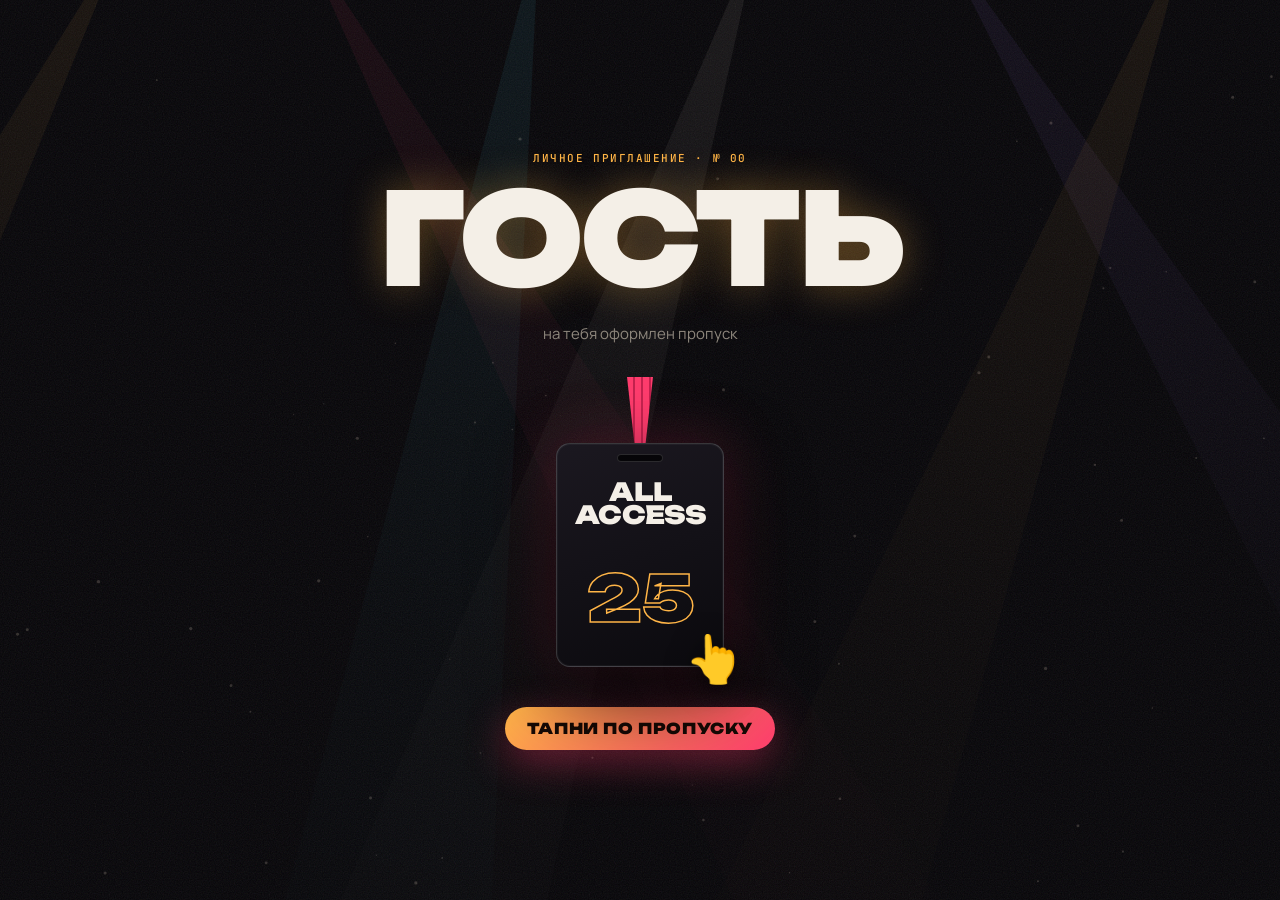
==== index.html @ bd23bab0 "chore: publish invites 2026-11-09 19:13" ====
<!doctype html>
<html lang="ru">
<head>
<meta charset="utf-8">
<meta name="viewport" content="width=device-width,initial-scale=1,viewport-fit=cut">
<title>Даня · 25 · Live — приглашение</title>
<meta name="description" content="ЧТ 12.11 · 18:00 · База практик и отдыха «Лукашино». ALL ACCESS. Открой — там всё.">
<meta property="og:type" content="website">
<meta property="og:site_name" content="Даня 25">
<meta property="og:title" content="Даня · 25 · Live — приглашение">
<meta property="og:description" content="ЧТ 12.11 · 18:00 · База практик и отдыха «Лукашино». ALL ACCESS. Открой — там всё.">
<meta property="og:image" content="https://ogkazakh.github.io/dr-25/og/index.jpg?v=mw9cbodf">
<meta property="og:image:width" content="1200">
<meta property="og:image:height" content="630">
<meta property="og:url" content="https://ogkazakh.github.io/dr-25/">
<meta name="twitter:card" content="summary_large_image">
<meta name="theme-color" content="#060508">
<link rel="preconnect" href="https://fonts.googleapis.com">
<link rel="preconnect" href="https://fonts.gstatic.com" crossorigin>
<link href="https://fonts.googleapis.com/css2?family=Unbounded:wght@400;700;900&family=Manrope:wght@400;600;800&family=JetBrains+Mono:wght@500;700&display=swap" rel="stylesheet">
<link rel="stylesheet" href="assets/app.css?v=mw9cbodf">
</head>
<body class="is-gate">
<canvas id="stage" aria-hidden="true"></canvas>
<div class="grain" aria-hidden="true"></div>
<div class="flash" aria-hidden="true"></div>
<div id="app"></div>
<script>window.INVITE = {"party":{"host":"Даня","age":25,"start":"2026-11-12T18:00:00+05:00","end":"2026-11-13T12:00:00+05:00","tz":"Asia/Yekaterinburg","place":"База практик и отдыха «Лукашино»","address":"","mapUrl":"https://yandex.ru/maps/?text=%D0%91%D0%B0%D0%B7%D0%B0%20%D0%BF%D1%80%D0%B0%D0%BA%D1%82%D0%B8%D0%BA%20%D0%B8%20%D0%BE%D1%82%D0%B4%D1%8B%D1%85%D0%B0%20%D0%9B%D1%83%D0%BA%D0%B0%D1%88%D0%B8%D0%BD%D0%BE%20%D0%A2%D1%8E%D0%BC%D0%B5%D0%BD%D1%8C","telegram":"","dressCode":"Тепло и удобно — ноябрь за городом","baseUrl":"https://ogkazakh.github.io/dr-25/","plan":[["01","Саундчек","Сбор, обнимашки, первый тост"],["02","Основной сет","Еда, бар и музыка от величайших людей Тюмени"],["03","Афтепати","Громко, долго, до последнего стоящего"],["04","Бис","25 лет бывает один раз — отмечаем соответственно"]],"hostPos":"30% 35%","hostGen":"Дани","hostPhoto":true},"guests":[{"slug":"slava","name":"Слава","full":"Слава","title":"Величайший диджей Тюмени","sub":"","pos":"50% 25%","note":"Обычно музыка на тебе. В четверг на тебе только одно — приехать и кайфовать. Пульт подождёт. Но мы не против.","photo":true},{"slug":"natasha","name":"Наташа","full":"Наташа","title":"Величайшая швея Тюмени","sub":"Невеста величайшего диджея Тюмени","pos":"50% 30%","note":"Слава без тебя не приедет — значит, вся вечеринка держится на тебе. Без негатива.","photo":true},{"slug":"valera","name":"Валера","full":"Валера","title":"Призрачный гонщик","sub":"Розовая ракета · 72 регион","pos":"28% 40%","note":"Розовую ракету можно не прогревать — Лукашино ждёт тебя уже сейчас. Огненный череп по желанию.","photo":true},{"slug":"rusik","name":"Русик","full":"Русик","title":"Величайший тренер по боксу","sub":"Раздолбай · друг 21 год","pos":"55% 30%","note":"21 год дружбы. Ты видел меня в 4 — теперь посмотри на 25. Явка обязательна, Раздолбай.","photo":true},{"slug":"liza","name":"Лизка","full":"Лизка","title":"Величайшая волейболистка","sub":"Девушка Русика","pos":"55% 60%","note":"Подача за тобой: забирай Раздолбая и приезжайте. Сетку не обещаю, движ — да.","photo":true},{"slug":"rudakov","name":"Илюха","full":"Илюха","title":"Темщик","sub":"Просто супер пиздатый друг","pos":"50% 35%","note":"У тебя всегда есть тема. Вот тебе тема на четверг — лучше не придумаешь.","photo":true},{"slug":"gelya","name":"Геля","full":"Гелечка","title":"Величайший тренер по художественной гимнастике","sub":"Красный диплом · жена Илюхи Рудакова","pos":"50% 35%","note":"Обещаю растяжку уровня бог: растянем праздник до самого утра.","photo":true},{"slug":"dima","name":"Дима","full":"Дима Силантьев","title":"Величайший звукарь Тюмени","sub":"Освоил больше инструментов, чем существует в мире","pos":"50% 30%","note":"Отдыхай. Если что-то зафонит — все, конечно, посмотрят на тебя. Шучу. Нет.","photo":true},{"slug":"alengoz","name":"Даня","full":"Даня Аленгоз","title":"Величайший художник по свету","sub":"№ 2 — естественно, после меня · Выжил после Яблочного спаса 🍏","pos":"50% 30%","note":"Свет в этот вечер мой. Можешь стоять рядом и придираться — это наше любимое. Яблок на столе не будет — специально ради тебя. Огород тоже не предвидится 🍏","photo":true},{"slug":"zhenya","name":"Женя","full":"Женя","title":"Величайший музыкант Тюмени","sub":"Звукарь № 2 — сразу после Димы Силантьева","pos":"50% 30%","note":"Вы с Димой наконец можете выяснить, кто тут главный. Или просто выпить. Лучше второе.","photo":true},{"slug":"ilya","name":"Илья","full":"Илья","title":"В узких кругах — Магнат","sub":"Почему — не знает никто · Темщик · техник-технолог с высшим","pos":"50% 30%","note":"Магнат, из ресторанов ты ушёл, но главный эксперт по столу всё равно ты. Приезжай — вечер без тебя плохая инвестиция 📈","photo":true}],"guest":null,"no":"00","root":""};</script>
<script src="assets/app.js?v=mw9cbodf"></script>
</body>
</html>
---- assets/app.css ----
:root {
  --bg: #060508;
  --ink: #f4efe7;
  --mute: #8e877d;
  --line: rgba(255, 255, 255, .12);
  --amber: #ffb547;
  --hot: #ff3d6e;
  --cyan: #4fe3ff;
  --violet: #a77bff;
  --display: "Unbounded", "Arial Black", system-ui, sans-serif;
  --body: "Manrope", system-ui, -apple-system, sans-serif;
  --mono: "JetBrains Mono", ui-monospace, Menlo, monospace;
  --pad: clamp(20px, 6vw, 48px);
  --ease: cubic-bezier(.2, .8, .2, 1);
}

* { box-sizing: border-box; margin: 0; padding: 0; }
html { background: var(--bg); -webkit-text-size-adjust: 100%; }
body {
  min-height: 100svh;
  color: var(--ink);
  font: 400 16px/1.5 var(--body);
  background: var(--bg);
  overflow-x: hidden;
  -webkit-font-smoothing: antialiased;
}
body.is-gate { overflow: hidden; height: 100svh; }
button { font: inherit; color: inherit; background: none; border: 0; cursor: pointer; }
a { color: inherit; text-decoration: none; }
.mono { font-family: var(--mono); font-weight: 500; letter-spacing: .14em; text-transform: uppercase; font-size: 11px; }

/* ---------- atmosphere ---------- */
#stage { position: fixed; inset: 0; width: 100%; height: 100%; z-index: 0; pointer-events: none; }
.grain {
  position: fixed; inset: -50%; z-index: 1; pointer-events: none; opacity: .09;
  background-image: url("data:image/svg+xml,%3Csvg xmlns='http://www.w3.org/2000/svg' width='160' height='160'%3E%3Cfilter id='n'%3E%3CfeTurbulence type='fractalNoise' baseFrequency='.85' numOctaves='3' stitchTiles='stitch'/%3E%3C/filter%3E%3Crect width='100%25' height='100%25' filter='url(%23n)'/%3E%3C/svg%3E");
  animation: grain 1s steps(6) infinite;
}
@keyframes grain {
  0% { transform: translate(0, 0); } 20% { transform: translate(-6%, 4%); } 40% { transform: translate(5%, -3%); }
  60% { transform: translate(-3%, -6%); } 80% { transform: translate(6%, 5%); } 100% { transform: translate(0, 0); }
}
.flash { position: fixed; inset: 0; z-index: 50; background: #fff; opacity: 0; pointer-events: none; }
.flash.on { animation: flash .7s ease-out; }
@keyframes flash { 0% { opacity: .95; } 12% { opacity: 0; } 22% { opacity: .55; } 100% { opacity: 0; } }
#app { position: relative; z-index: 2; }

/* ---------- gate ---------- */
.gate {
  position: fixed; inset: 0; z-index: 10;
  display: flex; flex-direction: column; align-items: center; justify-content: center; gap: 14px;
  padding: var(--pad); text-align: center;
  transition: opacity .8s var(--ease), transform .9s var(--ease), filter .8s;
}
.gate.out { opacity: 0; transform: scale(1.12); filter: blur(10px); pointer-events: none; }
.gate-kicker { color: var(--amber); }
.gate-name {
  font: 900 clamp(44px, 15vw, 128px)/.9 var(--display);
  letter-spacing: -.03em; text-transform: uppercase;
  text-shadow: 0 0 40px rgba(255, 181, 71, .35);
  min-height: 1em; word-break: break-word;
}
.gate-sub { color: var(--mute); font-size: 15px; }
.lanyard {
  position: relative; margin-top: 18px; display: flex; flex-direction: column; align-items: center;
  animation: sway 3.2s ease-in-out infinite; transform-origin: 50% 0;
  -webkit-tap-highlight-color: transparent;
}
.strap {
  width: 26px; height: 70px;
  background: repeating-linear-gradient(90deg, var(--hot) 0 6px, #c4234f 6px 8px);
  clip-path: polygon(0 0, 100% 0, 70% 100%, 30% 100%);
}
.badge {
  position: relative; display: grid; place-items: center; gap: 4px;
  width: 168px; height: 224px; margin-top: -4px; padding: 18px;
  border-radius: 14px; overflow: hidden;
  background: linear-gradient(160deg, #1b1820, #0b0a0e);
  border: 1px solid rgba(255, 255, 255, .18);
  box-shadow: 0 30px 80px rgba(0, 0, 0, .7), 0 0 0 1px rgba(255, 255, 255, .04) inset, 0 0 60px rgba(255, 61, 110, .25);
}
.badge::before {
  content: ""; position: absolute; top: 10px; left: 50%; width: 46px; height: 8px; margin-left: -23px;
  border-radius: 8px; background: var(--bg); box-shadow: 0 0 0 1px rgba(255, 255, 255, .15) inset;
}
.badge::after {
  content: ""; position: absolute; inset: 0;
  background: linear-gradient(115deg, transparent 30%, rgba(255, 255, 255, .22) 45%, transparent 60%);
  transform: translateX(-100%); animation: shine 2.6s ease-in-out infinite;
}
.badge b { font: 900 25px/.95 var(--display); letter-spacing: -.03em; }
.badge i { font: 900 64px/1 var(--display); font-style: normal; color: transparent; -webkit-text-stroke: 1.5px var(--amber); }
@keyframes sway { 0%, 100% { transform: rotate(-3deg); } 50% { transform: rotate(3deg); } }
@keyframes shine { 0%, 40% { transform: translateX(-100%); } 80%, 100% { transform: translateX(100%); } }
@keyframes blink { 50% { opacity: .35; } }

/* ---------- show ---------- */
.show { padding: 0 var(--pad) 80px; max-width: 760px; margin: 0 auto; }
.reveal { opacity: 0; transform: translateY(40px); transition: opacity 1s var(--ease), transform 1s var(--ease); }
.reveal.in { opacity: 1; transform: none; }
section { padding: 72px 0 0; }
.label { color: var(--amber); margin-bottom: 18px; display: flex; align-items: center; gap: 12px; }
.label::after { content: ""; flex: 1; height: 1px; background: var(--line); }

.hero { min-height: 100svh; display: flex; flex-direction: column; justify-content: center; padding: 60px 0 40px; }
.hero .kicker { color: var(--mute); }
.age {
  font: 900 clamp(200px, 62vw, 420px)/.8 var(--display); letter-spacing: -.07em;
  margin: 18px 0 10px -.04em;
  background: linear-gradient(180deg, #fff 0%, #ffe2b0 35%, var(--amber) 55%, var(--hot) 100%);
  -webkit-background-clip: text; background-clip: text; color: transparent;
  filter: drop-shadow(0 0 50px rgba(255, 120, 60, .35));
}
.hero-line { font: 700 clamp(22px, 6vw, 34px)/1.2 var(--display); letter-spacing: -.02em; }
.hero-line em { font-style: normal; color: var(--amber); }
.when { margin-top: 22px; display: flex; flex-wrap: wrap; gap: 8px; }
.chip { padding: 8px 12px; border: 1px solid var(--line); border-radius: 999px; background: rgba(255, 255, 255, .03); backdrop-filter: blur(6px); }
.scroll-cue { margin-top: 42px; color: var(--mute); display: flex; align-items: center; gap: 10px; }
.scroll-cue span { width: 1px; height: 36px; background: linear-gradient(var(--amber), transparent); animation: cue 1.8s ease-in-out infinite; transform-origin: top; }
@keyframes cue { 0% { transform: scaleY(0); } 60% { transform: scaleY(1); } 100% { transform: scaleY(1); opacity: 0; } }

/* ---------- pass ---------- */
.pass-wrap { display: flex; justify-content: center; perspective: 1100px; padding-top: 40px; }
.pass {
  --rx: 0deg; --ry: 0deg; --mx: 50%; --my: 50%;
  position: relative; width: min(100%, 380px); border-radius: 22px; overflow: hidden;
  background: linear-gradient(165deg, #1c1922 0%, #0d0c11 60%);
  border: 1px solid rgba(255, 255, 255, .16);
  box-shadow: 0 50px 120px rgba(0, 0, 0, .8), 0 0 80px rgba(255, 61, 110, .18);
  transform: rotateX(var(--rx)) rotateY(var(--ry)); transform-style: preserve-3d;
  transition: transform .25s ease-out;
}
.pass-head { display: flex; justify-content: space-between; padding: 16px 18px; border-bottom: 1px dashed var(--line); color: var(--mute); }
.pass-head b { color: var(--ink); font-weight: 700; }
.pass-photo { position: relative; aspect-ratio: 1; background: #111; overflow: hidden; }
.pass-photo img { width: 100%; height: 100%; object-fit: cover; filter: grayscale(1) contrast(1.18) brightness(.95); display: block; }
.pass-photo::after {
  content: ""; position: absolute; inset: 0;
  background: linear-gradient(180deg, transparent 45%, rgba(13, 12, 17, .95)), linear-gradient(135deg, rgba(255, 61, 110, .28), rgba(255, 181, 71, .18));
}
.monogram { position: absolute; inset: 0; display: grid; place-items: center; font: 900 120px/1 var(--display); color: transparent; -webkit-text-stroke: 2px rgba(255, 181, 71, .7); }
.aaa {
  position: absolute; left: 18px; bottom: 16px; z-index: 2;
  padding: 6px 10px; border-radius: 6px; background: var(--hot); color: #fff;
  font: 900 13px/1 var(--display); letter-spacing: .06em;
}
.pass-no { position: absolute; right: 18px; bottom: 16px; z-index: 2; font: 900 34px/1 var(--display); color: rgba(255, 255, 255, .9); }
.pass-body { padding: 18px 18px 6px; }
.pass-name { font: 900 clamp(30px, 9vw, 40px)/.95 var(--display); letter-spacing: -.03em; text-transform: uppercase; }
.pass-title { margin-top: 10px; font: 700 15px/1.3 var(--display); color: var(--amber); }
.pass-sub { margin-top: 6px; color: var(--mute); font-size: 14px; }
.pass-grid { display: grid; grid-template-columns: 1fr 1fr; gap: 1px; margin: 16px -18px 0; background: var(--line); border-top: 1px solid var(--line); }
.pass-grid div { background: #0e0d12; padding: 12px 18px; }
.pass-grid small { display: block; color: var(--mute); font: 500 9px/1 var(--mono); letter-spacing: .16em; text-transform: uppercase; margin-bottom: 6px; }
.pass-grid span { font: 700 13px/1.25 var(--body); }
.pass-grid .wide { grid-column: 1 / -1; }
.pass-foot { display: flex; align-items: center; justify-content: space-between; gap: 14px; padding: 14px 18px 16px; border-top: 1px dashed var(--line); }
.barcode { height: 34px; flex: 1; }
.pass-foot .mono { color: var(--mute); font-size: 9px; text-align: right; }
.holo {
  position: absolute; inset: 0; pointer-events: none; mix-blend-mode: color-dodge; opacity: .45;
  background:
    radial-gradient(circle at var(--mx) var(--my), rgba(255, 255, 255, .35), transparent 40%),
    linear-gradient(115deg, transparent 20%, rgba(79, 227, 255, .25) 35%, rgba(167, 123, 255, .25) 45%, rgba(255, 61, 110, .25) 55%, rgba(255, 181, 71, .25) 65%, transparent 80%);
  background-size: 100% 100%, 250% 250%;
  background-position: 0 0, var(--mx) var(--my);
}

/* ---------- note ---------- */
.note { position: relative; padding: 26px 24px 24px; border-radius: 18px; background: rgba(255, 255, 255, .035); border: 1px solid var(--line); }
.note p { font: 700 clamp(20px, 5.4vw, 27px)/1.3 var(--display); letter-spacing: -.015em; }
.note .sign { margin-top: 16px; color: var(--mute); }

/* ---------- countdown ---------- */
.count { display: grid; grid-template-columns: repeat(4, 1fr); gap: 8px; }
.count div { padding: 16px 4px 12px; text-align: center; border-radius: 14px; background: rgba(255, 255, 255, .035); border: 1px solid var(--line); }
.count b { display: block; font: 900 clamp(30px, 9vw, 52px)/1 var(--display); font-variant-numeric: tabular-nums; }
.count small { color: var(--mute); }
.count-msg { font: 900 clamp(26px, 7vw, 40px)/1.1 var(--display); color: var(--amber); }

/* ---------- setlist ---------- */
.setlist { list-style: none; }
.setlist li { display: grid; grid-template-columns: 52px 1fr; gap: 6px 10px; padding: 16px 0; border-bottom: 1px solid var(--line); }
.setlist li > span { color: var(--hot); font: 700 13px/1.6 var(--mono); }
.setlist b { font: 700 19px/1.25 var(--display); }
.setlist p { grid-column: 2; color: var(--mute); }

/* ---------- lineup ---------- */
.lineup-head { font: 900 clamp(26px, 7vw, 40px)/1 var(--display); letter-spacing: -.03em; margin-bottom: 6px; }
.lineup-head em { font-style: normal; color: var(--amber); }
.lineup-sub { color: var(--mute); margin-bottom: 22px; }
.lineup { list-style: none; display: grid; gap: 10px; }
.act { display: grid; grid-template-columns: 56px 1fr; align-items: center; gap: 14px; padding: 10px; border-radius: 16px; border: 1px solid transparent; background: rgba(255, 255, 255, .025); }
.act.me { border-color: rgba(255, 181, 71, .6); background: rgba(255, 181, 71, .08); box-shadow: 0 0 40px rgba(255, 181, 71, .12); }
.act-pic { width: 56px; height: 56px; border-radius: 12px; overflow: hidden; background: #16141b; display: grid; place-items: center; font: 900 20px/1 var(--display); color: var(--amber); }
.act-pic img { width: 100%; height: 100%; object-fit: cover; filter: grayscale(1) contrast(1.15); }
.act b { display: block; font: 900 17px/1.15 var(--display); text-transform: uppercase; letter-spacing: -.01em; }
.act small { display: block; color: var(--mute); font-size: 13px; line-height: 1.3; margin-top: 3px; }
.act .you { color: var(--amber); font: 700 10px/1 var(--mono); letter-spacing: .14em; margin-left: 6px; vertical-align: middle; }
.headliner { padding: 22px 18px; border-radius: 18px; margin-bottom: 6px; text-align: center; background: linear-gradient(135deg, rgba(255, 61, 110, .18), rgba(255, 181, 71, .12)); border: 1px solid rgba(255, 255, 255, .14); }
.headliner small { color: var(--mute); }
.headliner b { display: block; font: 900 clamp(34px, 10vw, 56px)/1 var(--display); letter-spacing: -.03em; margin-top: 6px; }
.headliner span { display: block; margin-top: 8px; color: var(--amber); font: 700 14px/1.3 var(--display); }
.headliner.has-photo { position: relative; overflow: hidden; padding: 0; aspect-ratio: 4 / 5; display: flex; align-items: flex-end; text-align: left; }
.headliner.has-photo img { position: absolute; inset: 0; width: 100%; height: 100%; object-fit: cover; filter: grayscale(1) contrast(1.2) brightness(.9); }
.headliner.has-photo::after { content: ""; position: absolute; inset: 0; background: linear-gradient(180deg, rgba(6,5,8,0) 35%, rgba(6,5,8,.95)), linear-gradient(135deg, rgba(255,61,110,.35), rgba(255,181,71,.2)); }
.headliner-text { position: relative; z-index: 1; padding: 22px 20px; }
.has-photo .headliner-text b { font-size: clamp(48px, 15vw, 84px); }

/* ---------- actions ---------- */
.actions { display: grid; gap: 10px; }
.btn {
  display: flex; align-items: center; justify-content: center; gap: 10px;
  min-height: 60px; padding: 16px 20px; border-radius: 16px;
  font: 900 16px/1 var(--display); letter-spacing: .01em; text-transform: uppercase;
  border: 1px solid var(--line); background: rgba(255, 255, 255, .04);
  transition: transform .15s ease, background .2s;
}
.btn:active { transform: scale(.97); }
.btn.primary { border: 0; color: #160a05; background: linear-gradient(135deg, var(--amber), var(--hot)); box-shadow: 0 16px 50px rgba(255, 61, 110, .35); }
.btn-row { display: grid; grid-template-columns: 1fr 1fr; gap: 10px; }
.toast {
  position: fixed; left: 50%; bottom: calc(24px + env(safe-area-inset-bottom)); z-index: 60;
  transform: translate(-50%, 40px); opacity: 0; width: min(92vw, 420px);
  padding: 16px 18px; border-radius: 16px; text-align: center;
  background: #17151c; border: 1px solid rgba(255, 181, 71, .5); box-shadow: 0 20px 60px rgba(0, 0, 0, .6);
  font: 700 15px/1.35 var(--body); transition: transform .4s var(--ease), opacity .4s;
}
.toast.on { opacity: 1; transform: translate(-50%, 0); }

.foot { padding-top: 80px; text-align: center; color: var(--mute); }
.foot b { display: block; font: 900 clamp(40px, 12vw, 72px)/1 var(--display); letter-spacing: -.04em; color: var(--ink); margin-bottom: 10px; }

@media (prefers-reduced-motion: reduce) {
  *, *::before, *::after { animation-duration: .01ms !important; animation-iteration-count: 1 !important; transition-duration: .01ms !important; }
}

/* ---------- tweaks ---------- */
.lineup-head { margin-top: 30px; }
.btn-row .btn { font-size: 13px; white-space: nowrap; padding: 16px 10px; }

/* ---------- tap hint on the gate ---------- */
.badge-wrap { position: relative; display: block; }
.tap-ring {
  position: absolute; left: 50%; top: 50%; width: 168px; height: 224px; margin: -112px 0 0 -84px;
  border-radius: 18px; border: 2px solid var(--amber); opacity: 0; pointer-events: none;
  animation: ring 2s ease-out infinite;
}
.tap-ring.r2 { animation-delay: 1s; }
@keyframes ring { 0% { transform: scale(1); opacity: .8; } 100% { transform: scale(1.45); opacity: 0; } }
.tap-finger {
  position: absolute; right: -18px; bottom: -14px; font-size: 46px; line-height: 1;
  filter: drop-shadow(0 6px 14px rgba(0, 0, 0, .6));
  animation: tap 1.4s ease-in-out infinite;
}
@keyframes tap { 0%, 100% { transform: translate(0, 0) scale(1); } 45% { transform: translate(-10px, -12px) scale(1.08); } 55% { transform: translate(-8px, -8px) scale(.92); } }
.gate-hint {
  margin-top: 26px; padding: 14px 22px; border-radius: 999px;
  font: 900 15px/1 var(--display); letter-spacing: .04em; text-transform: uppercase;
  color: #160a05; background: linear-gradient(135deg, var(--amber), var(--hot));
  box-shadow: 0 12px 40px rgba(255, 61, 110, .4);
  animation: hint 1.6s ease-in-out infinite;
}
@keyframes hint { 0%, 100% { transform: scale(1); } 50% { transform: scale(1.06); } }
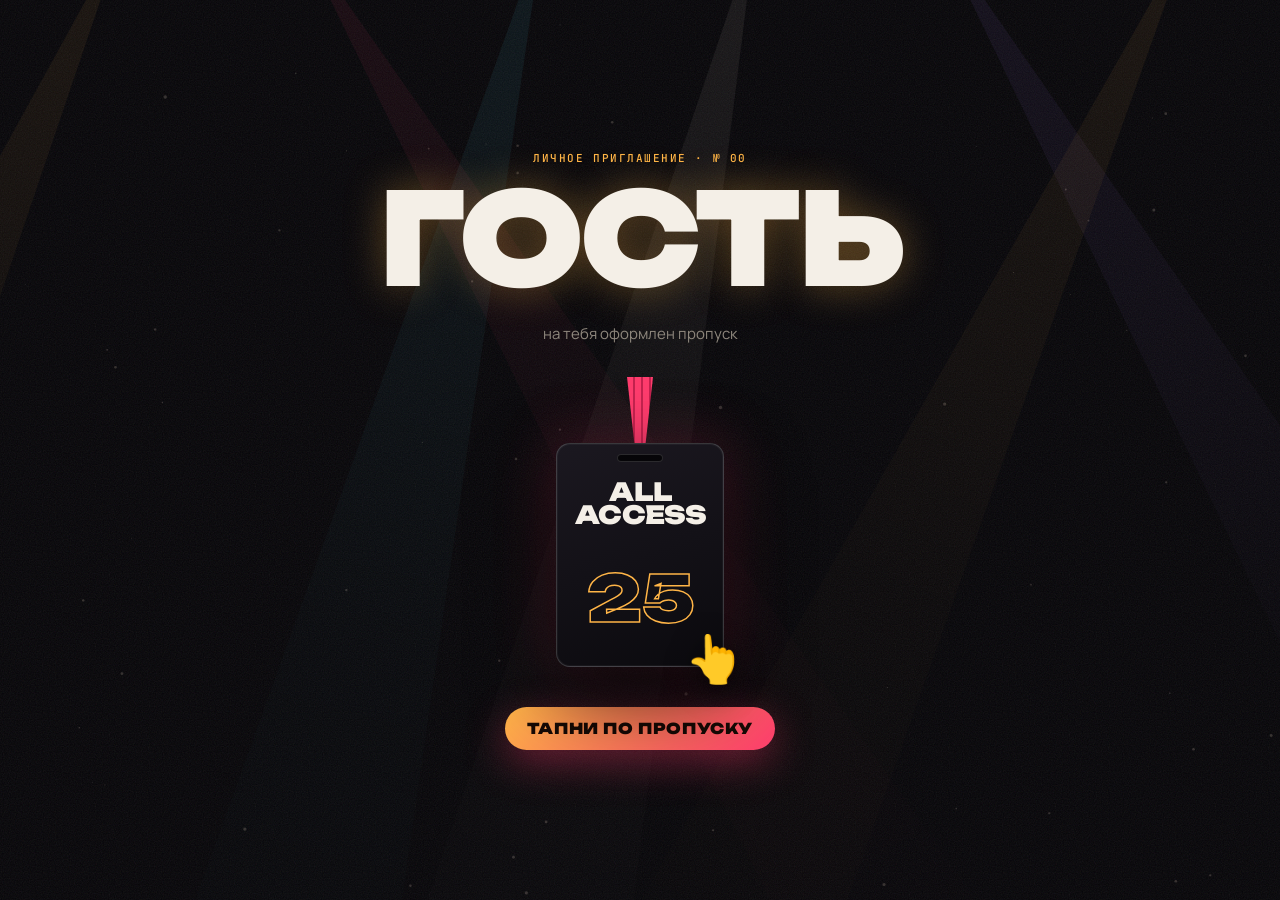
==== commit 00f4d5d4: "chore: publish invites 2026-11-09 19:16" ====
--- a/index.html
+++ b/index.html
@@ -9,7 +9,7 @@
 <meta property="og:site_name" content="Даня 25">
 <meta property="og:title" content="Даня · 25 · Live — приглашение">
 <meta property="og:description" content="ЧТ 12.11 · 18:00 · База практик и отдыха «Лукашино». ALL ACCESS. Открой — там всё.">
-<meta property="og:image" content="https://ogkazakh.github.io/dr-25/og/index.jpg?v=mw9cbodf">
+<meta property="og:image" content="https://ogkazakh.github.io/dr-25/og/index.jpg?v=mw9cglm4">
 <meta property="og:image:width" content="1200">
 <meta property="og:image:height" content="630">
 <meta property="og:url" content="https://ogkazakh.github.io/dr-25/">
@@ -18,14 +18,14 @@
 <link rel="preconnect" href="https://fonts.googleapis.com">
 <link rel="preconnect" href="https://fonts.gstatic.com" crossorigin>
 <link href="https://fonts.googleapis.com/css2?family=Unbounded:wght@400;700;900&family=Manrope:wght@400;600;800&family=JetBrains+Mono:wght@500;700&display=swap" rel="stylesheet">
-<link rel="stylesheet" href="assets/app.css?v=mw9cbodf">
+<link rel="stylesheet" href="assets/app.css?v=mw9cglm4">
 </head>
 <body class="is-gate">
 <canvas id="stage" aria-hidden="true"></canvas>
 <div class="grain" aria-hidden="true"></div>
 <div class="flash" aria-hidden="true"></div>
 <div id="app"></div>
-<script>window.INVITE = {"party":{"host":"Даня","age":25,"start":"2026-11-12T18:00:00+05:00","end":"2026-11-13T12:00:00+05:00","tz":"Asia/Yekaterinburg","place":"База практик и отдыха «Лукашино»","address":"","mapUrl":"https://yandex.ru/maps/?text=%D0%91%D0%B0%D0%B7%D0%B0%20%D0%BF%D1%80%D0%B0%D0%BA%D1%82%D0%B8%D0%BA%20%D0%B8%20%D0%BE%D1%82%D0%B4%D1%8B%D1%85%D0%B0%20%D0%9B%D1%83%D0%BA%D0%B0%D1%88%D0%B8%D0%BD%D0%BE%20%D0%A2%D1%8E%D0%BC%D0%B5%D0%BD%D1%8C","telegram":"","dressCode":"Тепло и удобно — ноябрь за городом","baseUrl":"https://ogkazakh.github.io/dr-25/","plan":[["01","Саундчек","Сбор, обнимашки, первый тост"],["02","Основной сет","Еда, бар и музыка от величайших людей Тюмени"],["03","Афтепати","Громко, долго, до последнего стоящего"],["04","Бис","25 лет бывает один раз — отмечаем соответственно"]],"hostPos":"30% 35%","hostGen":"Дани","hostPhoto":true},"guests":[{"slug":"slava","name":"Слава","full":"Слава","title":"Величайший диджей Тюмени","sub":"","pos":"50% 25%","note":"Обычно музыка на тебе. В четверг на тебе только одно — приехать и кайфовать. Пульт подождёт. Но мы не против.","photo":true},{"slug":"natasha","name":"Наташа","full":"Наташа","title":"Величайшая швея Тюмени","sub":"Невеста величайшего диджея Тюмени","pos":"50% 30%","note":"Слава без тебя не приедет — значит, вся вечеринка держится на тебе. Без негатива.","photo":true},{"slug":"valera","name":"Валера","full":"Валера","title":"Призрачный гонщик","sub":"Розовая ракета · 72 регион","pos":"28% 40%","note":"Розовую ракету можно не прогревать — Лукашино ждёт тебя уже сейчас. Огненный череп по желанию.","photo":true},{"slug":"rusik","name":"Русик","full":"Русик","title":"Величайший тренер по боксу","sub":"Раздолбай · друг 21 год","pos":"55% 30%","note":"21 год дружбы. Ты видел меня в 4 — теперь посмотри на 25. Явка обязательна, Раздолбай.","photo":true},{"slug":"liza","name":"Лизка","full":"Лизка","title":"Величайшая волейболистка","sub":"Девушка Русика","pos":"55% 60%","note":"Подача за тобой: забирай Раздолбая и приезжайте. Сетку не обещаю, движ — да.","photo":true},{"slug":"rudakov","name":"Илюха","full":"Илюха","title":"Темщик","sub":"Просто супер пиздатый друг","pos":"50% 35%","note":"У тебя всегда есть тема. Вот тебе тема на четверг — лучше не придумаешь.","photo":true},{"slug":"gelya","name":"Геля","full":"Гелечка","title":"Величайший тренер по художественной гимнастике","sub":"Красный диплом · жена Илюхи Рудакова","pos":"50% 35%","note":"Обещаю растяжку уровня бог: растянем праздник до самого утра.","photo":true},{"slug":"dima","name":"Дима","full":"Дима Силантьев","title":"Величайший звукарь Тюмени","sub":"Освоил больше инструментов, чем существует в мире","pos":"50% 30%","note":"Отдыхай. Если что-то зафонит — все, конечно, посмотрят на тебя. Шучу. Нет.","photo":true},{"slug":"alengoz","name":"Даня","full":"Даня Аленгоз","title":"Величайший художник по свету","sub":"№ 2 — естественно, после меня · Выжил после Яблочного спаса 🍏","pos":"50% 30%","note":"Свет в этот вечер мой. Можешь стоять рядом и придираться — это наше любимое. Яблок на столе не будет — специально ради тебя. Огород тоже не предвидится 🍏","photo":true},{"slug":"zhenya","name":"Женя","full":"Женя","title":"Величайший музыкант Тюмени","sub":"Звукарь № 2 — сразу после Димы Силантьева","pos":"50% 30%","note":"Вы с Димой наконец можете выяснить, кто тут главный. Или просто выпить. Лучше второе.","photo":true},{"slug":"ilya","name":"Илья","full":"Илья","title":"В узких кругах — Магнат","sub":"Почему — не знает никто · Темщик · техник-технолог с высшим","pos":"50% 30%","note":"Магнат, из ресторанов ты ушёл, но главный эксперт по столу всё равно ты. Приезжай — вечер без тебя плохая инвестиция 📈","photo":true}],"guest":null,"no":"00","root":""};</script>
-<script src="assets/app.js?v=mw9cbodf"></script>
+<script>window.INVITE = {"party":{"host":"Даня","age":25,"start":"2026-11-12T18:00:00+05:00","end":"2026-11-13T12:00:00+05:00","tz":"Asia/Yekaterinburg","place":"База практик и отдыха «Лукашино»","address":"","mapUrl":"https://yandex.ru/maps/?text=%D0%91%D0%B0%D0%B7%D0%B0%20%D0%BF%D1%80%D0%B0%D0%BA%D1%82%D0%B8%D0%BA%20%D0%B8%20%D0%BE%D1%82%D0%B4%D1%8B%D1%85%D0%B0%20%D0%9B%D1%83%D0%BA%D0%B0%D1%88%D0%B8%D0%BD%D0%BE%20%D0%A2%D1%8E%D0%BC%D0%B5%D0%BD%D1%8C","telegram":"","dressCode":"Тепло и удобно — ноябрь за городом","baseUrl":"https://ogkazakh.github.io/dr-25/","plan":[["01","Саундчек","Сбор, обнимашки, первый тост"],["02","Основной сет","Еда, бар и музыка от величайших людей Тюмени"],["03","Афтепати","Громко, долго, до последнего стоящего"],["04","Бис","25 лет бывает один раз — отмечаем соответственно"]],"hostPos":"30% 35%","hostGen":"Дани","hostPhoto":true},"guests":[{"slug":"slava","name":"Слава","full":"Слава","title":"Величайший диджей Тюмени","sub":"","pos":"50% 25%","note":"Обычно музыка на тебе. В четверг на тебе только одно — приехать и кайфовать. Пульт подождёт. Но мы не против.","photo":true},{"slug":"natasha","name":"Наташа","full":"Наташа","title":"Величайшая швея Тюмени","sub":"Невеста величайшего диджея Тюмени","pos":"50% 30%","note":"Слава без тебя не приедет — значит, вся вечеринка держится на тебе. Без негатива.","photo":true},{"slug":"valera","name":"Валера","full":"Валера","title":"Призрачный гонщик","sub":"Розовая ракета · 72 регион","pos":"28% 40%","note":"Розовую ракету можно не прогревать — Лукашино ждёт тебя уже сейчас. Огненный череп по желанию.","photo":true},{"slug":"rusik","name":"Русик","full":"Русик","title":"Величайший тренер по боксу","sub":"Раздолбай · друг 21 год","pos":"55% 30%","note":"21 год дружбы. Ты видел меня в 4 — теперь посмотри на 25. Явка обязательна, Раздолбай.","photo":true},{"slug":"liza","name":"Лизка","full":"Лизка","title":"Величайшая волейболистка","sub":"Девушка Русика","pos":"55% 60%","note":"Подача за тобой: забирай Раздолбая и приезжайте. Сетку не обещаю, движ — да.","photo":true},{"slug":"rudakov","name":"Илюха","full":"Илюха","title":"Темщик","sub":"Просто супер пиздатый друг","pos":"50% 35%","note":"У тебя всегда есть тема. Вот тебе тема на четверг — лучше не придумаешь.","photo":true},{"slug":"gelya","name":"Геля","full":"Гелечка","title":"Величайший тренер по художественной гимнастике","sub":"Красный диплом · жена Илюхи Рудакова","pos":"50% 35%","note":"Обещаю растяжку уровня бог: растянем праздник до самого утра.","photo":true},{"slug":"dima","name":"Дима","full":"Дима Силантьев","title":"Величайший звукарь Тюмени","sub":"Освоил больше инструментов, чем существует в мире","pos":"50% 30%","note":"Отдыхай. Если что-то зафонит — все, конечно, посмотрят на тебя. Шучу. Нет.","photo":true},{"slug":"alengoz","name":"Даня","full":"Даня Аленгоз","title":"Величайший художник по свету","sub":"№ 2 — естественно, после меня · Выжил после Яблочного спаса 🍏","pos":"50% 30%","note":"В четверг никто из нас не работает со светом — только отдыхаем. Придираться к лампочкам на базе всё равно можно, это наше любимое. Яблок на столе не будет — специально ради тебя. Огород тоже не предвидится 🍏","photo":true},{"slug":"zhenya","name":"Женя","full":"Женя","title":"Величайший музыкант Тюмени","sub":"Звукарь № 2 — сразу после Димы Силантьева","pos":"50% 30%","note":"Вы с Димой наконец можете выяснить, кто тут главный. Или просто выпить. Лучше второе.","photo":true},{"slug":"ilya","name":"Илья","full":"Илья","title":"В узких кругах — Магнат","sub":"Почему — не знает никто · Темщик · техник-технолог с высшим","pos":"50% 30%","note":"Магнат, из ресторанов ты ушёл, но главный эксперт по столу всё равно ты. Приезжай — вечер без тебя плохая инвестиция 📈","photo":true}],"guest":null,"no":"00","root":""};</script>
+<script src="assets/app.js?v=mw9cglm4"></script>
 </body>
 </html>
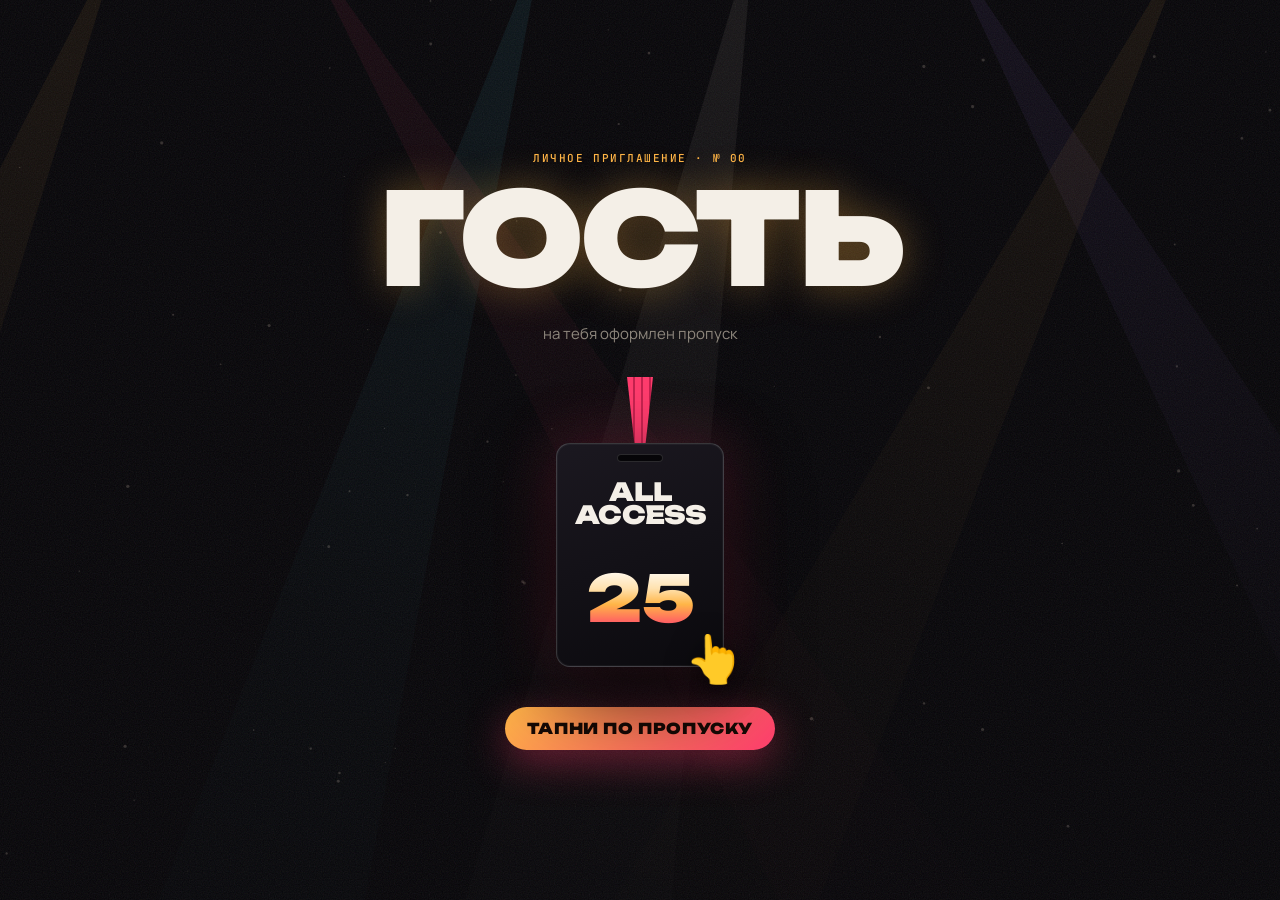
==== commit dff012a2: "chore: publish invites 2026-11-09 19:23" ====
--- a/index.html
+++ b/index.html
@@ -9,7 +9,7 @@
 <meta property="og:site_name" content="Даня 25">
 <meta property="og:title" content="Даня · 25 · Live — приглашение">
 <meta property="og:description" content="ЧТ 12.11 · 18:00 · База практик и отдыха «Лукашино». ALL ACCESS. Открой — там всё.">
-<meta property="og:image" content="https://ogkazakh.github.io/dr-25/og/index.jpg?v=mw9cglm4">
+<meta property="og:image" content="https://ogkazakh.github.io/dr-25/og/index.jpg?v=mw9cpei7">
 <meta property="og:image:width" content="1200">
 <meta property="og:image:height" content="630">
 <meta property="og:url" content="https://ogkazakh.github.io/dr-25/">
@@ -18,14 +18,14 @@
 <link rel="preconnect" href="https://fonts.googleapis.com">
 <link rel="preconnect" href="https://fonts.gstatic.com" crossorigin>
 <link href="https://fonts.googleapis.com/css2?family=Unbounded:wght@400;700;900&family=Manrope:wght@400;600;800&family=JetBrains+Mono:wght@500;700&display=swap" rel="stylesheet">
-<link rel="stylesheet" href="assets/app.css?v=mw9cglm4">
+<link rel="stylesheet" href="assets/app.css?v=mw9cpei7">
 </head>
 <body class="is-gate">
 <canvas id="stage" aria-hidden="true"></canvas>
 <div class="grain" aria-hidden="true"></div>
 <div class="flash" aria-hidden="true"></div>
 <div id="app"></div>
-<script>window.INVITE = {"party":{"host":"Даня","age":25,"start":"2026-11-12T18:00:00+05:00","end":"2026-11-13T12:00:00+05:00","tz":"Asia/Yekaterinburg","place":"База практик и отдыха «Лукашино»","address":"","mapUrl":"https://yandex.ru/maps/?text=%D0%91%D0%B0%D0%B7%D0%B0%20%D0%BF%D1%80%D0%B0%D0%BA%D1%82%D0%B8%D0%BA%20%D0%B8%20%D0%BE%D1%82%D0%B4%D1%8B%D1%85%D0%B0%20%D0%9B%D1%83%D0%BA%D0%B0%D1%88%D0%B8%D0%BD%D0%BE%20%D0%A2%D1%8E%D0%BC%D0%B5%D0%BD%D1%8C","telegram":"","dressCode":"Тепло и удобно — ноябрь за городом","baseUrl":"https://ogkazakh.github.io/dr-25/","plan":[["01","Саундчек","Сбор, обнимашки, первый тост"],["02","Основной сет","Еда, бар и музыка от величайших людей Тюмени"],["03","Афтепати","Громко, долго, до последнего стоящего"],["04","Бис","25 лет бывает один раз — отмечаем соответственно"]],"hostPos":"30% 35%","hostGen":"Дани","hostPhoto":true},"guests":[{"slug":"slava","name":"Слава","full":"Слава","title":"Величайший диджей Тюмени","sub":"","pos":"50% 25%","note":"Обычно музыка на тебе. В четверг на тебе только одно — приехать и кайфовать. Пульт подождёт. Но мы не против.","photo":true},{"slug":"natasha","name":"Наташа","full":"Наташа","title":"Величайшая швея Тюмени","sub":"Невеста величайшего диджея Тюмени","pos":"50% 30%","note":"Слава без тебя не приедет — значит, вся вечеринка держится на тебе. Без негатива.","photo":true},{"slug":"valera","name":"Валера","full":"Валера","title":"Призрачный гонщик","sub":"Розовая ракета · 72 регион","pos":"28% 40%","note":"Розовую ракету можно не прогревать — Лукашино ждёт тебя уже сейчас. Огненный череп по желанию.","photo":true},{"slug":"rusik","name":"Русик","full":"Русик","title":"Величайший тренер по боксу","sub":"Раздолбай · друг 21 год","pos":"55% 30%","note":"21 год дружбы. Ты видел меня в 4 — теперь посмотри на 25. Явка обязательна, Раздолбай.","photo":true},{"slug":"liza","name":"Лизка","full":"Лизка","title":"Величайшая волейболистка","sub":"Девушка Русика","pos":"55% 60%","note":"Подача за тобой: забирай Раздолбая и приезжайте. Сетку не обещаю, движ — да.","photo":true},{"slug":"rudakov","name":"Илюха","full":"Илюха","title":"Темщик","sub":"Просто супер пиздатый друг","pos":"50% 35%","note":"У тебя всегда есть тема. Вот тебе тема на четверг — лучше не придумаешь.","photo":true},{"slug":"gelya","name":"Геля","full":"Гелечка","title":"Величайший тренер по художественной гимнастике","sub":"Красный диплом · жена Илюхи Рудакова","pos":"50% 35%","note":"Обещаю растяжку уровня бог: растянем праздник до самого утра.","photo":true},{"slug":"dima","name":"Дима","full":"Дима Силантьев","title":"Величайший звукарь Тюмени","sub":"Освоил больше инструментов, чем существует в мире","pos":"50% 30%","note":"Отдыхай. Если что-то зафонит — все, конечно, посмотрят на тебя. Шучу. Нет.","photo":true},{"slug":"alengoz","name":"Даня","full":"Даня Аленгоз","title":"Величайший художник по свету","sub":"№ 2 — естественно, после меня · Выжил после Яблочного спаса 🍏","pos":"50% 30%","note":"В четверг никто из нас не работает со светом — только отдыхаем. Придираться к лампочкам на базе всё равно можно, это наше любимое. Яблок на столе не будет — специально ради тебя. Огород тоже не предвидится 🍏","photo":true},{"slug":"zhenya","name":"Женя","full":"Женя","title":"Величайший музыкант Тюмени","sub":"Звукарь № 2 — сразу после Димы Силантьева","pos":"50% 30%","note":"Вы с Димой наконец можете выяснить, кто тут главный. Или просто выпить. Лучше второе.","photo":true},{"slug":"ilya","name":"Илья","full":"Илья","title":"В узких кругах — Магнат","sub":"Почему — не знает никто · Темщик · техник-технолог с высшим","pos":"50% 30%","note":"Магнат, из ресторанов ты ушёл, но главный эксперт по столу всё равно ты. Приезжай — вечер без тебя плохая инвестиция 📈","photo":true}],"guest":null,"no":"00","root":""};</script>
-<script src="assets/app.js?v=mw9cglm4"></script>
+<script>window.INVITE = {"party":{"host":"Даня","age":25,"start":"2026-11-12T18:00:00+05:00","end":"2026-11-13T12:00:00+05:00","tz":"Asia/Yekaterinburg","place":"База практик и отдыха «Лукашино»","address":"","mapUrl":"https://yandex.ru/maps/?text=%D0%91%D0%B0%D0%B7%D0%B0%20%D0%BF%D1%80%D0%B0%D0%BA%D1%82%D0%B8%D0%BA%20%D0%B8%20%D0%BE%D1%82%D0%B4%D1%8B%D1%85%D0%B0%20%D0%9B%D1%83%D0%BA%D0%B0%D1%88%D0%B8%D0%BD%D0%BE%20%D0%A2%D1%8E%D0%BC%D0%B5%D0%BD%D1%8C","telegram":"","dressCode":"Тепло и удобно — ноябрь за городом","baseUrl":"https://ogkazakh.github.io/dr-25/","plan":[["01","Саундчек","Сбор, обнимашки, первый тост"],["02","Основной сет","Еда, бар и музыка от величайших людей Тюмени"],["03","Афтепати","Громко, долго, до последнего стоящего"],["04","Бис","25 лет бывает один раз — отмечаем соответственно"]],"hostPos":"30% 35%","hostGen":"Дани","hostPhoto":true},"guests":[{"slug":"slava","name":"Слава","full":"Слава","title":"Величайший диджей Тюмени","sub":"","pos":"50% 25%","note":"Обычно музыка на тебе. В четверг на тебе только одно — приехать и кайфовать. Пульт подождёт. Но мы не против.","photo":true},{"slug":"natasha","name":"Наташа","full":"Наташа","title":"Величайшая швея Тюмени","sub":"Невеста величайшего диджея Тюмени","pos":"50% 30%","note":"Слава без тебя не приедет — значит, вся вечеринка держится на тебе. Без негатива.","photo":true},{"slug":"valera","name":"Валера","full":"Валера","title":"Призрачный гонщик","sub":"Непотопляемый · 72 регион","pos":"28% 40%","note":"Призрачного гонщика ничем не убить — это уже доказано. В четверг ждём тебя целым, невредимым и в Лукашино.","photo":true},{"slug":"rusik","name":"Русик","full":"Русик","title":"Величайший тренер по боксу","sub":"Раздолбай · друг 21 год","pos":"55% 30%","note":"21 год дружбы. Ты видел меня в 4 — теперь посмотри на 25. Явка обязательна, Раздолбай.","photo":true},{"slug":"liza","name":"Лизка","full":"Лизка","title":"Величайшая волейболистка","sub":"Девушка Русика","pos":"55% 60%","note":"Подача за тобой: забирай Раздолбая и приезжайте. Сетку не обещаю, движ — да.","photo":true},{"slug":"rudakov","name":"Илюха","full":"Илюха","title":"Темщик","sub":"Просто супер пиздатый друг","pos":"50% 35%","note":"У тебя всегда есть тема. Вот тебе тема на четверг — лучше не придумаешь.","photo":true},{"slug":"gelya","name":"Геля","full":"Гелечка","title":"Величайший тренер по художественной гимнастике","sub":"Красный диплом · жена Илюхи Рудакова","pos":"50% 35%","note":"Обещаю растяжку уровня бог: растянем праздник до самого утра.","photo":true},{"slug":"dima","name":"Дима","full":"Дима Силантьев","title":"Величайший звукарь Тюмени","sub":"Освоил больше инструментов, чем существует в мире","pos":"50% 30%","note":"Отдыхай. Если что-то зафонит — все, конечно, посмотрят на тебя. Шучу. Нет.","photo":true},{"slug":"alengoz","name":"Даня","full":"Даня Аленгоз","title":"Величайший художник по свету","sub":"№ 2 — естественно, после меня · Выжил после Яблочного спаса 🍏","pos":"50% 30%","note":"В четверг никто из нас не работает со светом — только отдыхаем. Придираться к лампочкам на базе всё равно можно, это наше любимое. Яблок на столе не будет — специально ради тебя. Огород тоже не предвидится 🍏","photo":true},{"slug":"zhenya","name":"Женя","full":"Женя","title":"Величайший музыкант Тюмени","sub":"Звукарь № 2 — сразу после Димы Силантьева","pos":"50% 30%","note":"Вы с Димой наконец можете выяснить, кто тут главный. Или просто выпить. Лучше второе.","photo":true},{"slug":"ilya","name":"Илья","full":"Илья","title":"В узких кругах — Магнат","sub":"Почему — не знает никто · Темщик · техник-технолог с высшим","pos":"50% 30%","note":"Магнат, из ресторанов ты ушёл, но главный эксперт по столу всё равно ты. Приезжай — вечер без тебя плохая инвестиция 📈","photo":true}],"guest":null,"no":"00","root":""};</script>
+<script src="assets/app.js?v=mw9cpei7"></script>
 </body>
 </html>
--- a/assets/app.css
+++ b/assets/app.css
@@ -89,7 +89,7 @@
   transform: translateX(-100%); animation: shine 2.6s ease-in-out infinite;
 }
 .badge b { font: 900 25px/.95 var(--display); letter-spacing: -.03em; }
-.badge i { font: 900 64px/1 var(--display); font-style: normal; color: transparent; -webkit-text-stroke: 1.5px var(--amber); }
+.badge i { font: 900 64px/1 var(--display); font-style: normal; background: linear-gradient(180deg, #fff 0%, #ffe2b0 35%, #ffb547 60%, #ff3d6e 100%); -webkit-background-clip: text; background-clip: text; color: transparent; }
 @keyframes sway { 0%, 100% { transform: rotate(-3deg); } 50% { transform: rotate(3deg); } }
 @keyframes shine { 0%, 40% { transform: translateX(-100%); } 80%, 100% { transform: translateX(100%); } }
 @keyframes blink { 50% { opacity: .35; } }
@@ -138,7 +138,7 @@
   content: ""; position: absolute; inset: 0;
   background: linear-gradient(180deg, transparent 45%, rgba(13, 12, 17, .95)), linear-gradient(135deg, rgba(255, 61, 110, .28), rgba(255, 181, 71, .18));
 }
-.monogram { position: absolute; inset: 0; display: grid; place-items: center; font: 900 120px/1 var(--display); color: transparent; -webkit-text-stroke: 2px rgba(255, 181, 71, .7); }
+.monogram { position: absolute; inset: 0; display: grid; place-items: center; font: 900 120px/1 var(--display); color: rgba(255, 181, 71, .55); }
 .aaa {
   position: absolute; left: 18px; bottom: 16px; z-index: 2;
   padding: 6px 10px; border-radius: 6px; background: var(--hot); color: #fff;
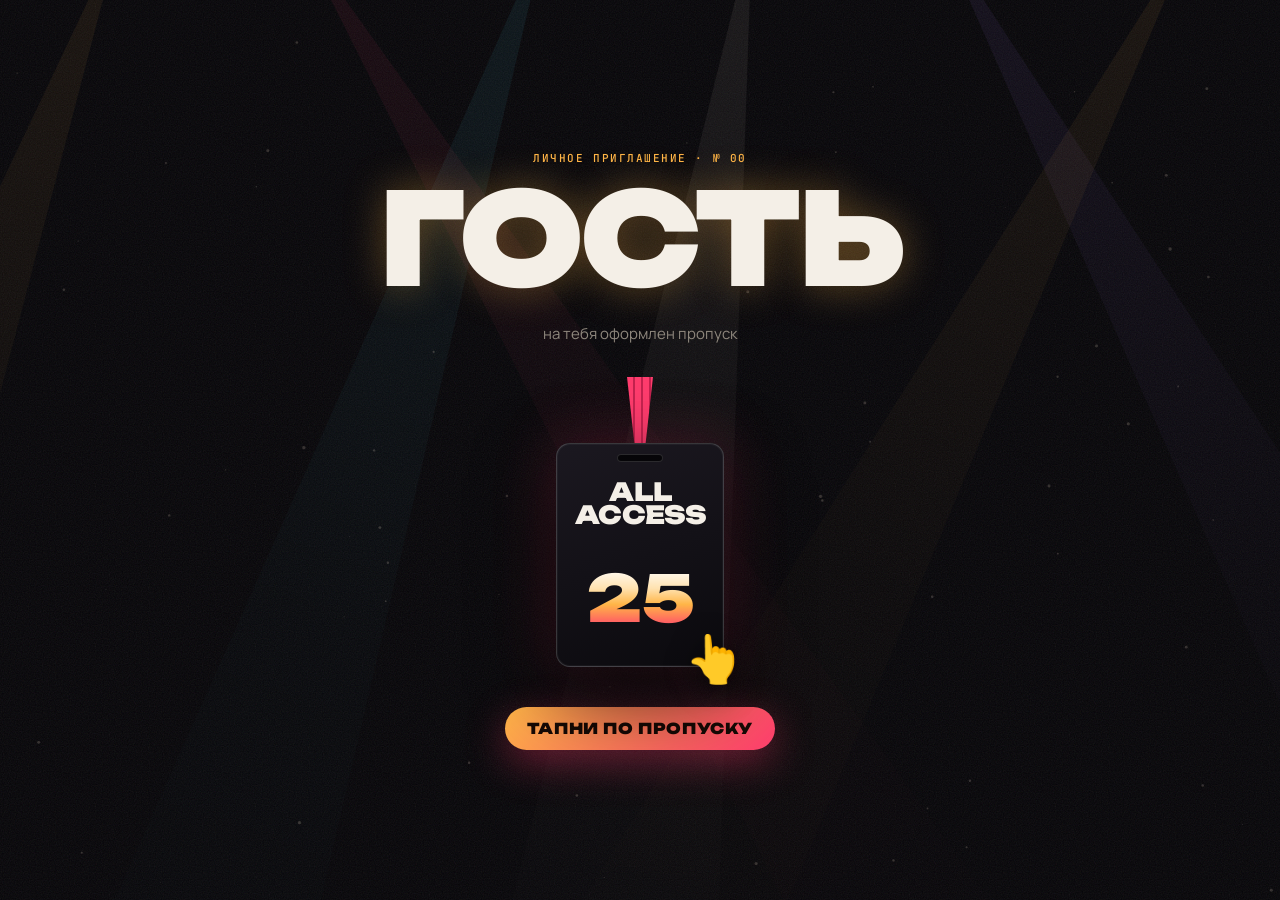
==== commit 2b253e8e: "chore: publish invites 2026-11-09 19:42" ====
--- a/index.html
+++ b/index.html
@@ -9,7 +9,7 @@
 <meta property="og:site_name" content="Даня 25">
 <meta property="og:title" content="Даня · 25 · Live — приглашение">
 <meta property="og:description" content="ЧТ 12.11 · 18:00 · База практик и отдыха «Лукашино». ALL ACCESS. Открой — там всё.">
-<meta property="og:image" content="https://ogkazakh.github.io/dr-25/og/index.jpg?v=mw9cpei7">
+<meta property="og:image" content="https://ogkazakh.github.io/dr-25/og/index.jpg?v=mw9dd6wy">
 <meta property="og:image:width" content="1200">
 <meta property="og:image:height" content="630">
 <meta property="og:url" content="https://ogkazakh.github.io/dr-25/">
@@ -18,14 +18,14 @@
 <link rel="preconnect" href="https://fonts.googleapis.com">
 <link rel="preconnect" href="https://fonts.gstatic.com" crossorigin>
 <link href="https://fonts.googleapis.com/css2?family=Unbounded:wght@400;700;900&family=Manrope:wght@400;600;800&family=JetBrains+Mono:wght@500;700&display=swap" rel="stylesheet">
-<link rel="stylesheet" href="assets/app.css?v=mw9cpei7">
+<link rel="stylesheet" href="assets/app.css?v=mw9dd6wy">
 </head>
 <body class="is-gate">
 <canvas id="stage" aria-hidden="true"></canvas>
 <div class="grain" aria-hidden="true"></div>
 <div class="flash" aria-hidden="true"></div>
 <div id="app"></div>
-<script>window.INVITE = {"party":{"host":"Даня","age":25,"start":"2026-11-12T18:00:00+05:00","end":"2026-11-13T12:00:00+05:00","tz":"Asia/Yekaterinburg","place":"База практик и отдыха «Лукашино»","address":"","mapUrl":"https://yandex.ru/maps/?text=%D0%91%D0%B0%D0%B7%D0%B0%20%D0%BF%D1%80%D0%B0%D0%BA%D1%82%D0%B8%D0%BA%20%D0%B8%20%D0%BE%D1%82%D0%B4%D1%8B%D1%85%D0%B0%20%D0%9B%D1%83%D0%BA%D0%B0%D1%88%D0%B8%D0%BD%D0%BE%20%D0%A2%D1%8E%D0%BC%D0%B5%D0%BD%D1%8C","telegram":"","dressCode":"Тепло и удобно — ноябрь за городом","baseUrl":"https://ogkazakh.github.io/dr-25/","plan":[["01","Саундчек","Сбор, обнимашки, первый тост"],["02","Основной сет","Еда, бар и музыка от величайших людей Тюмени"],["03","Афтепати","Громко, долго, до последнего стоящего"],["04","Бис","25 лет бывает один раз — отмечаем соответственно"]],"hostPos":"30% 35%","hostGen":"Дани","hostPhoto":true},"guests":[{"slug":"slava","name":"Слава","full":"Слава","title":"Величайший диджей Тюмени","sub":"","pos":"50% 25%","note":"Обычно музыка на тебе. В четверг на тебе только одно — приехать и кайфовать. Пульт подождёт. Но мы не против.","photo":true},{"slug":"natasha","name":"Наташа","full":"Наташа","title":"Величайшая швея Тюмени","sub":"Невеста величайшего диджея Тюмени","pos":"50% 30%","note":"Слава без тебя не приедет — значит, вся вечеринка держится на тебе. Без негатива.","photo":true},{"slug":"valera","name":"Валера","full":"Валера","title":"Призрачный гонщик","sub":"Непотопляемый · 72 регион","pos":"28% 40%","note":"Призрачного гонщика ничем не убить — это уже доказано. В четверг ждём тебя целым, невредимым и в Лукашино.","photo":true},{"slug":"rusik","name":"Русик","full":"Русик","title":"Величайший тренер по боксу","sub":"Раздолбай · друг 21 год","pos":"55% 30%","note":"21 год дружбы. Ты видел меня в 4 — теперь посмотри на 25. Явка обязательна, Раздолбай.","photo":true},{"slug":"liza","name":"Лизка","full":"Лизка","title":"Величайшая волейболистка","sub":"Девушка Русика","pos":"55% 60%","note":"Подача за тобой: забирай Раздолбая и приезжайте. Сетку не обещаю, движ — да.","photo":true},{"slug":"rudakov","name":"Илюха","full":"Илюха","title":"Темщик","sub":"Просто супер пиздатый друг","pos":"50% 35%","note":"У тебя всегда есть тема. Вот тебе тема на четверг — лучше не придумаешь.","photo":true},{"slug":"gelya","name":"Геля","full":"Гелечка","title":"Величайший тренер по художественной гимнастике","sub":"Красный диплом · жена Илюхи Рудакова","pos":"50% 35%","note":"Обещаю растяжку уровня бог: растянем праздник до самого утра.","photo":true},{"slug":"dima","name":"Дима","full":"Дима Силантьев","title":"Величайший звукарь Тюмени","sub":"Освоил больше инструментов, чем существует в мире","pos":"50% 30%","note":"Отдыхай. Если что-то зафонит — все, конечно, посмотрят на тебя. Шучу. Нет.","photo":true},{"slug":"alengoz","name":"Даня","full":"Даня Аленгоз","title":"Величайший художник по свету","sub":"№ 2 — естественно, после меня · Выжил после Яблочного спаса 🍏","pos":"50% 30%","note":"В четверг никто из нас не работает со светом — только отдыхаем. Придираться к лампочкам на базе всё равно можно, это наше любимое. Яблок на столе не будет — специально ради тебя. Огород тоже не предвидится 🍏","photo":true},{"slug":"zhenya","name":"Женя","full":"Женя","title":"Величайший музыкант Тюмени","sub":"Звукарь № 2 — сразу после Димы Силантьева","pos":"50% 30%","note":"Вы с Димой наконец можете выяснить, кто тут главный. Или просто выпить. Лучше второе.","photo":true},{"slug":"ilya","name":"Илья","full":"Илья","title":"В узких кругах — Магнат","sub":"Почему — не знает никто · Темщик · техник-технолог с высшим","pos":"50% 30%","note":"Магнат, из ресторанов ты ушёл, но главный эксперт по столу всё равно ты. Приезжай — вечер без тебя плохая инвестиция 📈","photo":true}],"guest":null,"no":"00","root":""};</script>
-<script src="assets/app.js?v=mw9cpei7"></script>
+<script>window.INVITE = {"party":{"host":"Даня","age":25,"start":"2026-11-12T18:00:00+05:00","end":"2026-11-13T12:00:00+05:00","tz":"Asia/Yekaterinburg","place":"База практик и отдыха «Лукашино»","address":"","mapUrl":"https://yandex.ru/maps/?text=%D0%91%D0%B0%D0%B7%D0%B0%20%D0%BF%D1%80%D0%B0%D0%BA%D1%82%D0%B8%D0%BA%20%D0%B8%20%D0%BE%D1%82%D0%B4%D1%8B%D1%85%D0%B0%20%D0%9B%D1%83%D0%BA%D0%B0%D1%88%D0%B8%D0%BD%D0%BE%20%D0%A2%D1%8E%D0%BC%D0%B5%D0%BD%D1%8C","telegram":"","dressCode":"Тепло и удобно — ноябрь за городом","baseUrl":"https://ogkazakh.github.io/dr-25/","plan":[["01","Саундчек","Сбор, обнимашки, первый тост"],["02","Основной сет","Еда, бар и музыка от величайших людей Тюмени"],["03","Афтепати","Громко, долго, до последнего стоящего"],["04","Бис","25 лет бывает один раз — отмечаем соответственно"]],"hostPos":"30% 35%","hostGen":"Дани","hostPhoto":true},"guests":[{"slug":"slava","name":"Слава","full":"Слава","title":"Величайший диджей Тюмени","sub":"","pos":"50% 25%","note":"Обычно музыка на тебе. В четверг на тебе только одно — приехать и кайфовать. Пульт подождёт. Но мы не против.","photo":true},{"slug":"natasha","name":"Наташа","full":"Наташа","title":"Величайшая швея Тюмени","sub":"Невеста величайшего диджея Тюмени","pos":"50% 30%","note":"Слава без тебя не приедет — значит, вся вечеринка держится на тебе. Без негатива.","photo":true},{"slug":"valera","name":"Валера","full":"Валера","title":"Призрачный гонщик","sub":"Непотопляемый · 72 регион","pos":"28% 40%","note":"Призрачного гонщика ничем не убить — это уже доказано. В четверг ждём тебя целым, невредимым и в Лукашино.","photo":true},{"slug":"rusik","name":"Русик","full":"Русик","title":"Величайший тренер по боксу","sub":"Раздолбай · друг 21 год","pos":"55% 30%","note":"21 год дружбы. Ты видел меня в 4 — теперь посмотри на 25. Явка обязательна, Раздолбай.","photo":true},{"slug":"liza","name":"Лизка","full":"Лизка","title":"Величайшая волейболистка","sub":"Девушка Русика","pos":"55% 60%","note":"Подача за тобой: забирай Раздолбая и приезжайте. Сетку не обещаю, движ — да.","photo":true},{"slug":"rudakov","name":"Илюха","full":"Илюха","title":"Темщик","sub":"Просто супер пиздатый друг","pos":"50% 35%","note":"У тебя всегда есть тема. Вот тебе тема на четверг — лучше не придумаешь.","photo":true},{"slug":"gelya","name":"Геля","full":"Гелечка","title":"Величайший тренер по художественной гимнастике","sub":"Красный диплом · жена Илюхи Рудакова","pos":"50% 35%","note":"Обещаю растяжку уровня бог: растянем праздник до самого утра.","photo":true},{"slug":"snezha","name":"Снежа","full":"Снежа Чижа","title":"Величайшая танцулька Тюмени","sub":"Тренер · сестра Гели · растяжка — семейное","pos":"50% 25%","note":"Чижана, растяжка у вас с Гелей семейная — значит, танцпол в четверг держите вы. Без вариантов 💃","photo":true},{"slug":"dima","name":"Дима","full":"Дима Силантьев","title":"Величайший звукарь Тюмени","sub":"Освоил больше инструментов, чем существует в мире","pos":"50% 30%","note":"Отдыхай. Если что-то зафонит — все, конечно, посмотрят на тебя. Шучу. Нет.","photo":true},{"slug":"alengoz","name":"Даня","full":"Даня Аленгоз","title":"Величайший художник по свету","sub":"№ 2 — естественно, после меня · Выжил после Яблочного спаса 🍏","pos":"50% 30%","note":"В четверг никто из нас не работает со светом — только отдыхаем. Придираться к лампочкам на базе всё равно можно, это наше любимое. Яблок на столе не будет — специально ради тебя. Огород тоже не предвидится 🍏","photo":true},{"slug":"zhenya","name":"Женя","full":"Женя","title":"Величайший музыкант Тюмени","sub":"Звукарь № 2 — сразу после Димы Силантьева","pos":"50% 30%","note":"Вы с Димой наконец можете выяснить, кто тут главный. Или просто выпить. Лучше второе.","photo":true},{"slug":"ilya","name":"Илья","full":"Илья","title":"В узких кругах — Магнат","sub":"Почему — не знает никто · Темщик · техник-технолог с высшим","pos":"50% 30%","note":"Магнат, из ресторанов ты ушёл, но главный эксперт по столу всё равно ты. Приезжай — вечер без тебя плохая инвестиция 📈","photo":true}],"guest":null,"no":"00","root":""};</script>
+<script src="assets/app.js?v=mw9dd6wy"></script>
 </body>
 </html>
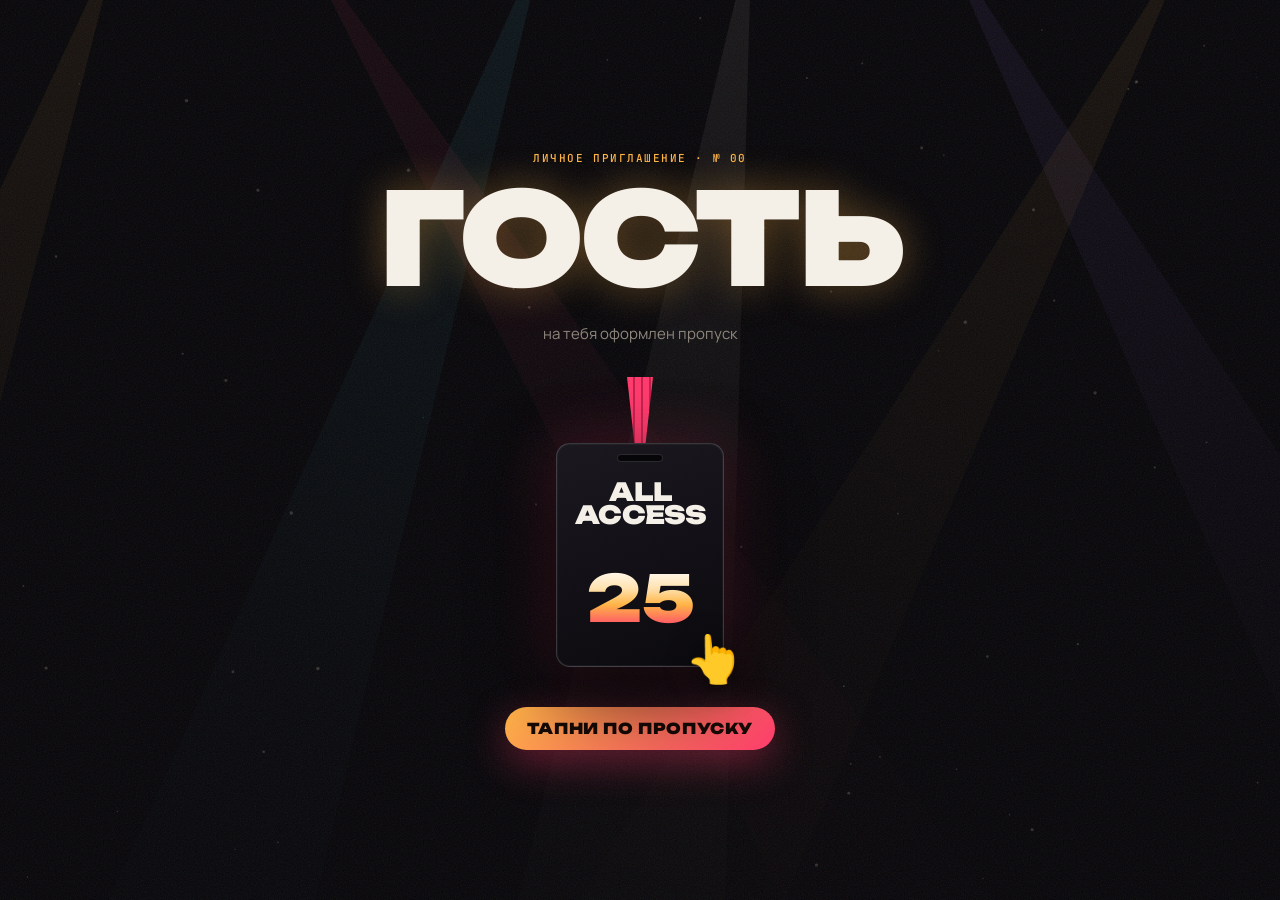
==== commit 0188f320: "chore: publish invites 2026-11-09 19:43" ====
--- a/index.html
+++ b/index.html
@@ -9,7 +9,7 @@
 <meta property="og:site_name" content="Даня 25">
 <meta property="og:title" content="Даня · 25 · Live — приглашение">
 <meta property="og:description" content="ЧТ 12.11 · 18:00 · База практик и отдыха «Лукашино». ALL ACCESS. Открой — там всё.">
-<meta property="og:image" content="https://ogkazakh.github.io/dr-25/og/index.jpg?v=mw9dd6wy">
+<meta property="og:image" content="https://ogkazakh.github.io/dr-25/og/index.jpg?v=mw9dej4e">
 <meta property="og:image:width" content="1200">
 <meta property="og:image:height" content="630">
 <meta property="og:url" content="https://ogkazakh.github.io/dr-25/">
@@ -18,14 +18,14 @@
 <link rel="preconnect" href="https://fonts.googleapis.com">
 <link rel="preconnect" href="https://fonts.gstatic.com" crossorigin>
 <link href="https://fonts.googleapis.com/css2?family=Unbounded:wght@400;700;900&family=Manrope:wght@400;600;800&family=JetBrains+Mono:wght@500;700&display=swap" rel="stylesheet">
-<link rel="stylesheet" href="assets/app.css?v=mw9dd6wy">
+<link rel="stylesheet" href="assets/app.css?v=mw9dej4e">
 </head>
 <body class="is-gate">
 <canvas id="stage" aria-hidden="true"></canvas>
 <div class="grain" aria-hidden="true"></div>
 <div class="flash" aria-hidden="true"></div>
 <div id="app"></div>
-<script>window.INVITE = {"party":{"host":"Даня","age":25,"start":"2026-11-12T18:00:00+05:00","end":"2026-11-13T12:00:00+05:00","tz":"Asia/Yekaterinburg","place":"База практик и отдыха «Лукашино»","address":"","mapUrl":"https://yandex.ru/maps/?text=%D0%91%D0%B0%D0%B7%D0%B0%20%D0%BF%D1%80%D0%B0%D0%BA%D1%82%D0%B8%D0%BA%20%D0%B8%20%D0%BE%D1%82%D0%B4%D1%8B%D1%85%D0%B0%20%D0%9B%D1%83%D0%BA%D0%B0%D1%88%D0%B8%D0%BD%D0%BE%20%D0%A2%D1%8E%D0%BC%D0%B5%D0%BD%D1%8C","telegram":"","dressCode":"Тепло и удобно — ноябрь за городом","baseUrl":"https://ogkazakh.github.io/dr-25/","plan":[["01","Саундчек","Сбор, обнимашки, первый тост"],["02","Основной сет","Еда, бар и музыка от величайших людей Тюмени"],["03","Афтепати","Громко, долго, до последнего стоящего"],["04","Бис","25 лет бывает один раз — отмечаем соответственно"]],"hostPos":"30% 35%","hostGen":"Дани","hostPhoto":true},"guests":[{"slug":"slava","name":"Слава","full":"Слава","title":"Величайший диджей Тюмени","sub":"","pos":"50% 25%","note":"Обычно музыка на тебе. В четверг на тебе только одно — приехать и кайфовать. Пульт подождёт. Но мы не против.","photo":true},{"slug":"natasha","name":"Наташа","full":"Наташа","title":"Величайшая швея Тюмени","sub":"Невеста величайшего диджея Тюмени","pos":"50% 30%","note":"Слава без тебя не приедет — значит, вся вечеринка держится на тебе. Без негатива.","photo":true},{"slug":"valera","name":"Валера","full":"Валера","title":"Призрачный гонщик","sub":"Непотопляемый · 72 регион","pos":"28% 40%","note":"Призрачного гонщика ничем не убить — это уже доказано. В четверг ждём тебя целым, невредимым и в Лукашино.","photo":true},{"slug":"rusik","name":"Русик","full":"Русик","title":"Величайший тренер по боксу","sub":"Раздолбай · друг 21 год","pos":"55% 30%","note":"21 год дружбы. Ты видел меня в 4 — теперь посмотри на 25. Явка обязательна, Раздолбай.","photo":true},{"slug":"liza","name":"Лизка","full":"Лизка","title":"Величайшая волейболистка","sub":"Девушка Русика","pos":"55% 60%","note":"Подача за тобой: забирай Раздолбая и приезжайте. Сетку не обещаю, движ — да.","photo":true},{"slug":"rudakov","name":"Илюха","full":"Илюха","title":"Темщик","sub":"Просто супер пиздатый друг","pos":"50% 35%","note":"У тебя всегда есть тема. Вот тебе тема на четверг — лучше не придумаешь.","photo":true},{"slug":"gelya","name":"Геля","full":"Гелечка","title":"Величайший тренер по художественной гимнастике","sub":"Красный диплом · жена Илюхи Рудакова","pos":"50% 35%","note":"Обещаю растяжку уровня бог: растянем праздник до самого утра.","photo":true},{"slug":"snezha","name":"Снежа","full":"Снежа Чижа","title":"Величайшая танцулька Тюмени","sub":"Тренер · сестра Гели · растяжка — семейное","pos":"50% 25%","note":"Чижана, растяжка у вас с Гелей семейная — значит, танцпол в четверг держите вы. Без вариантов 💃","photo":true},{"slug":"dima","name":"Дима","full":"Дима Силантьев","title":"Величайший звукарь Тюмени","sub":"Освоил больше инструментов, чем существует в мире","pos":"50% 30%","note":"Отдыхай. Если что-то зафонит — все, конечно, посмотрят на тебя. Шучу. Нет.","photo":true},{"slug":"alengoz","name":"Даня","full":"Даня Аленгоз","title":"Величайший художник по свету","sub":"№ 2 — естественно, после меня · Выжил после Яблочного спаса 🍏","pos":"50% 30%","note":"В четверг никто из нас не работает со светом — только отдыхаем. Придираться к лампочкам на базе всё равно можно, это наше любимое. Яблок на столе не будет — специально ради тебя. Огород тоже не предвидится 🍏","photo":true},{"slug":"zhenya","name":"Женя","full":"Женя","title":"Величайший музыкант Тюмени","sub":"Звукарь № 2 — сразу после Димы Силантьева","pos":"50% 30%","note":"Вы с Димой наконец можете выяснить, кто тут главный. Или просто выпить. Лучше второе.","photo":true},{"slug":"ilya","name":"Илья","full":"Илья","title":"В узких кругах — Магнат","sub":"Почему — не знает никто · Темщик · техник-технолог с высшим","pos":"50% 30%","note":"Магнат, из ресторанов ты ушёл, но главный эксперт по столу всё равно ты. Приезжай — вечер без тебя плохая инвестиция 📈","photo":true}],"guest":null,"no":"00","root":""};</script>
-<script src="assets/app.js?v=mw9dd6wy"></script>
+<script>window.INVITE = {"party":{"host":"Даня","age":25,"start":"2026-11-12T18:00:00+05:00","end":"2026-11-13T12:00:00+05:00","tz":"Asia/Yekaterinburg","place":"База практик и отдыха «Лукашино»","address":"","mapUrl":"https://yandex.ru/maps/?text=%D0%91%D0%B0%D0%B7%D0%B0%20%D0%BF%D1%80%D0%B0%D0%BA%D1%82%D0%B8%D0%BA%20%D0%B8%20%D0%BE%D1%82%D0%B4%D1%8B%D1%85%D0%B0%20%D0%9B%D1%83%D0%BA%D0%B0%D1%88%D0%B8%D0%BD%D0%BE%20%D0%A2%D1%8E%D0%BC%D0%B5%D0%BD%D1%8C","telegram":"","dressCode":"Тепло и удобно — ноябрь за городом","baseUrl":"https://ogkazakh.github.io/dr-25/","plan":[["01","Саундчек","Сбор, обнимашки, первый тост"],["02","Основной сет","Еда, бар и музыка от величайших людей Тюмени"],["03","Афтепати","Громко, долго, до последнего стоящего"],["04","Бис","25 лет бывает один раз — отмечаем соответственно"]],"hostPos":"30% 35%","hostGen":"Дани","hostPhoto":true},"guests":[{"slug":"slava","name":"Слава","full":"Слава","title":"Величайший диджей Тюмени","sub":"","pos":"50% 25%","note":"Обычно музыка на тебе. В четверг на тебе только одно — приехать и кайфовать. Пульт подождёт. Но мы не против.","photo":true},{"slug":"natasha","name":"Наташа","full":"Наташа","title":"Величайшая швея Тюмени","sub":"Невеста величайшего диджея Тюмени","pos":"50% 30%","note":"Слава без тебя не приедет — значит, вся вечеринка держится на тебе. Без негатива.","photo":true},{"slug":"valera","name":"Валера","full":"Валера","title":"Призрачный гонщик","sub":"Непотопляемый · 72 регион","pos":"28% 40%","note":"Призрачного гонщика ничем не убить — это уже доказано. В четверг ждём тебя целым, невредимым и в Лукашино.","photo":true},{"slug":"rusik","name":"Русик","full":"Русик","title":"Величайший тренер по боксу","sub":"Раздолбай · друг 21 год","pos":"55% 30%","note":"21 год дружбы. Ты видел меня в 4 — теперь посмотри на 25. Явка обязательна, Раздолбай.","photo":true},{"slug":"liza","name":"Лизка","full":"Лизка","title":"Величайшая волейболистка","sub":"Девушка Русика","pos":"55% 60%","note":"Подача за тобой: забирай Раздолбая и приезжайте. Сетку не обещаю, движ — да.","photo":true},{"slug":"rudakov","name":"Илюха","full":"Илюха","title":"Темщик","sub":"Просто супер пиздатый друг","pos":"50% 35%","note":"У тебя всегда есть тема. Вот тебе тема на четверг — лучше не придумаешь.","photo":true},{"slug":"gelya","name":"Геля","full":"Гелечка","title":"Величайший тренер по художественной гимнастике","sub":"Красный диплом · жена Илюхи Рудакова","pos":"50% 35%","note":"Обещаю растяжку уровня бог: растянем праздник до самого утра.","photo":true},{"slug":"snezha","name":"Снежа","full":"Снежа Чижа","title":"Величайшая танцулька","sub":"Тренер · сестра Гели · растяжка — семейное","pos":"50% 25%","note":"Чижана, растяжка у вас с Гелей семейная — значит, танцпол в четверг держите вы. Без вариантов 💃","photo":true},{"slug":"dima","name":"Дима","full":"Дима Силантьев","title":"Величайший звукарь Тюмени","sub":"Освоил больше инструментов, чем существует в мире","pos":"50% 30%","note":"Отдыхай. Если что-то зафонит — все, конечно, посмотрят на тебя. Шучу. Нет.","photo":true},{"slug":"alengoz","name":"Даня","full":"Даня Аленгоз","title":"Величайший художник по свету","sub":"№ 2 — естественно, после меня · Выжил после Яблочного спаса 🍏","pos":"50% 30%","note":"В четверг никто из нас не работает со светом — только отдыхаем. Придираться к лампочкам на базе всё равно можно, это наше любимое. Яблок на столе не будет — специально ради тебя. Огород тоже не предвидится 🍏","photo":true},{"slug":"zhenya","name":"Женя","full":"Женя","title":"Величайший музыкант Тюмени","sub":"Звукарь № 2 — сразу после Димы Силантьева","pos":"50% 30%","note":"Вы с Димой наконец можете выяснить, кто тут главный. Или просто выпить. Лучше второе.","photo":true},{"slug":"ilya","name":"Илья","full":"Илья","title":"В узких кругах — Магнат","sub":"Почему — не знает никто · Темщик · техник-технолог с высшим","pos":"50% 30%","note":"Магнат, из ресторанов ты ушёл, но главный эксперт по столу всё равно ты. Приезжай — вечер без тебя плохая инвестиция 📈","photo":true}],"guest":null,"no":"00","root":""};</script>
+<script src="assets/app.js?v=mw9dej4e"></script>
 </body>
 </html>
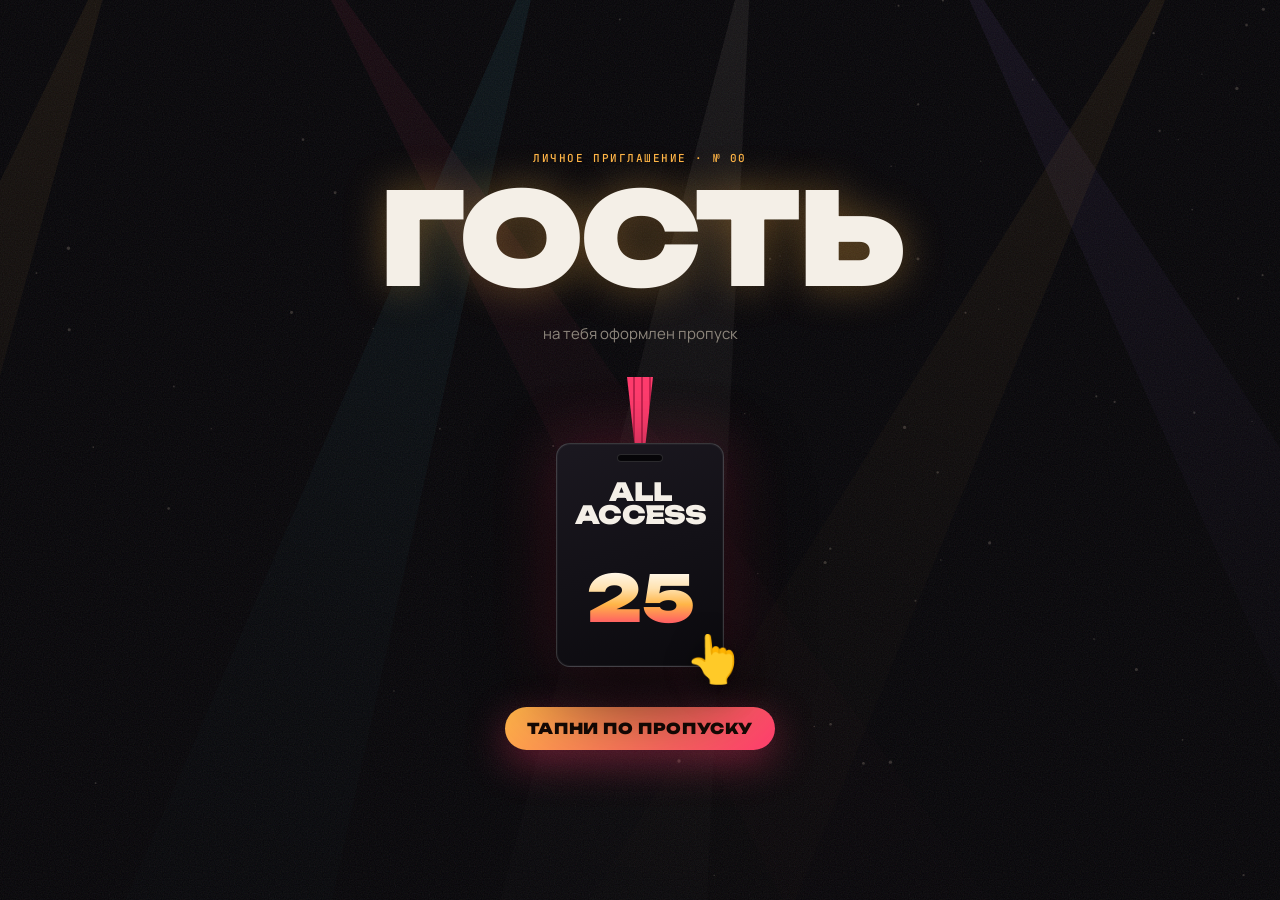
==== commit d88f6eb5: "chore: publish invites 2026-11-09 19:44" ====
--- a/index.html
+++ b/index.html
@@ -9,7 +9,7 @@
 <meta property="og:site_name" content="Даня 25">
 <meta property="og:title" content="Даня · 25 · Live — приглашение">
 <meta property="og:description" content="ЧТ 12.11 · 18:00 · База практик и отдыха «Лукашино». ALL ACCESS. Открой — там всё.">
-<meta property="og:image" content="https://ogkazakh.github.io/dr-25/og/index.jpg?v=mw9dej4e">
+<meta property="og:image" content="https://ogkazakh.github.io/dr-25/og/index.jpg?v=mw9dfxzp">
 <meta property="og:image:width" content="1200">
 <meta property="og:image:height" content="630">
 <meta property="og:url" content="https://ogkazakh.github.io/dr-25/">
@@ -18,14 +18,14 @@
 <link rel="preconnect" href="https://fonts.googleapis.com">
 <link rel="preconnect" href="https://fonts.gstatic.com" crossorigin>
 <link href="https://fonts.googleapis.com/css2?family=Unbounded:wght@400;700;900&family=Manrope:wght@400;600;800&family=JetBrains+Mono:wght@500;700&display=swap" rel="stylesheet">
-<link rel="stylesheet" href="assets/app.css?v=mw9dej4e">
+<link rel="stylesheet" href="assets/app.css?v=mw9dfxzp">
 </head>
 <body class="is-gate">
 <canvas id="stage" aria-hidden="true"></canvas>
 <div class="grain" aria-hidden="true"></div>
 <div class="flash" aria-hidden="true"></div>
 <div id="app"></div>
-<script>window.INVITE = {"party":{"host":"Даня","age":25,"start":"2026-11-12T18:00:00+05:00","end":"2026-11-13T12:00:00+05:00","tz":"Asia/Yekaterinburg","place":"База практик и отдыха «Лукашино»","address":"","mapUrl":"https://yandex.ru/maps/?text=%D0%91%D0%B0%D0%B7%D0%B0%20%D0%BF%D1%80%D0%B0%D0%BA%D1%82%D0%B8%D0%BA%20%D0%B8%20%D0%BE%D1%82%D0%B4%D1%8B%D1%85%D0%B0%20%D0%9B%D1%83%D0%BA%D0%B0%D1%88%D0%B8%D0%BD%D0%BE%20%D0%A2%D1%8E%D0%BC%D0%B5%D0%BD%D1%8C","telegram":"","dressCode":"Тепло и удобно — ноябрь за городом","baseUrl":"https://ogkazakh.github.io/dr-25/","plan":[["01","Саундчек","Сбор, обнимашки, первый тост"],["02","Основной сет","Еда, бар и музыка от величайших людей Тюмени"],["03","Афтепати","Громко, долго, до последнего стоящего"],["04","Бис","25 лет бывает один раз — отмечаем соответственно"]],"hostPos":"30% 35%","hostGen":"Дани","hostPhoto":true},"guests":[{"slug":"slava","name":"Слава","full":"Слава","title":"Величайший диджей Тюмени","sub":"","pos":"50% 25%","note":"Обычно музыка на тебе. В четверг на тебе только одно — приехать и кайфовать. Пульт подождёт. Но мы не против.","photo":true},{"slug":"natasha","name":"Наташа","full":"Наташа","title":"Величайшая швея Тюмени","sub":"Невеста величайшего диджея Тюмени","pos":"50% 30%","note":"Слава без тебя не приедет — значит, вся вечеринка держится на тебе. Без негатива.","photo":true},{"slug":"valera","name":"Валера","full":"Валера","title":"Призрачный гонщик","sub":"Непотопляемый · 72 регион","pos":"28% 40%","note":"Призрачного гонщика ничем не убить — это уже доказано. В четверг ждём тебя целым, невредимым и в Лукашино.","photo":true},{"slug":"rusik","name":"Русик","full":"Русик","title":"Величайший тренер по боксу","sub":"Раздолбай · друг 21 год","pos":"55% 30%","note":"21 год дружбы. Ты видел меня в 4 — теперь посмотри на 25. Явка обязательна, Раздолбай.","photo":true},{"slug":"liza","name":"Лизка","full":"Лизка","title":"Величайшая волейболистка","sub":"Девушка Русика","pos":"55% 60%","note":"Подача за тобой: забирай Раздолбая и приезжайте. Сетку не обещаю, движ — да.","photo":true},{"slug":"rudakov","name":"Илюха","full":"Илюха","title":"Темщик","sub":"Просто супер пиздатый друг","pos":"50% 35%","note":"У тебя всегда есть тема. Вот тебе тема на четверг — лучше не придумаешь.","photo":true},{"slug":"gelya","name":"Геля","full":"Гелечка","title":"Величайший тренер по художественной гимнастике","sub":"Красный диплом · жена Илюхи Рудакова","pos":"50% 35%","note":"Обещаю растяжку уровня бог: растянем праздник до самого утра.","photo":true},{"slug":"snezha","name":"Снежа","full":"Снежа Чижа","title":"Величайшая танцулька","sub":"Тренер · сестра Гели · растяжка — семейное","pos":"50% 25%","note":"Чижана, растяжка у вас с Гелей семейная — значит, танцпол в четверг держите вы. Без вариантов 💃","photo":true},{"slug":"dima","name":"Дима","full":"Дима Силантьев","title":"Величайший звукарь Тюмени","sub":"Освоил больше инструментов, чем существует в мире","pos":"50% 30%","note":"Отдыхай. Если что-то зафонит — все, конечно, посмотрят на тебя. Шучу. Нет.","photo":true},{"slug":"alengoz","name":"Даня","full":"Даня Аленгоз","title":"Величайший художник по свету","sub":"№ 2 — естественно, после меня · Выжил после Яблочного спаса 🍏","pos":"50% 30%","note":"В четверг никто из нас не работает со светом — только отдыхаем. Придираться к лампочкам на базе всё равно можно, это наше любимое. Яблок на столе не будет — специально ради тебя. Огород тоже не предвидится 🍏","photo":true},{"slug":"zhenya","name":"Женя","full":"Женя","title":"Величайший музыкант Тюмени","sub":"Звукарь № 2 — сразу после Димы Силантьева","pos":"50% 30%","note":"Вы с Димой наконец можете выяснить, кто тут главный. Или просто выпить. Лучше второе.","photo":true},{"slug":"ilya","name":"Илья","full":"Илья","title":"В узких кругах — Магнат","sub":"Почему — не знает никто · Темщик · техник-технолог с высшим","pos":"50% 30%","note":"Магнат, из ресторанов ты ушёл, но главный эксперт по столу всё равно ты. Приезжай — вечер без тебя плохая инвестиция 📈","photo":true}],"guest":null,"no":"00","root":""};</script>
-<script src="assets/app.js?v=mw9dej4e"></script>
+<script>window.INVITE = {"party":{"host":"Даня","age":25,"start":"2026-11-12T18:00:00+05:00","end":"2026-11-13T12:00:00+05:00","tz":"Asia/Yekaterinburg","place":"База практик и отдыха «Лукашино»","address":"","mapUrl":"https://yandex.ru/maps/?text=%D0%91%D0%B0%D0%B7%D0%B0%20%D0%BF%D1%80%D0%B0%D0%BA%D1%82%D0%B8%D0%BA%20%D0%B8%20%D0%BE%D1%82%D0%B4%D1%8B%D1%85%D0%B0%20%D0%9B%D1%83%D0%BA%D0%B0%D1%88%D0%B8%D0%BD%D0%BE%20%D0%A2%D1%8E%D0%BC%D0%B5%D0%BD%D1%8C","telegram":"","dressCode":"Тепло и удобно — ноябрь за городом","baseUrl":"https://ogkazakh.github.io/dr-25/","plan":[["01","Саундчек","Сбор, обнимашки, первый тост"],["02","Основной сет","Еда, бар и музыка от величайших людей Тюмени"],["03","Афтепати","Громко, долго, до последнего стоящего"],["04","Бис","25 лет бывает один раз — отмечаем соответственно"]],"hostPos":"30% 35%","hostGen":"Дани","hostPhoto":true},"guests":[{"slug":"slava","name":"Слава","full":"Слава","title":"Величайший диджей Тюмени","sub":"","pos":"50% 25%","note":"Обычно музыка на тебе. В четверг на тебе только одно — приехать и кайфовать. Пульт подождёт. Но мы не против.","photo":true},{"slug":"natasha","name":"Наташа","full":"Наташа","title":"Величайшая швея Тюмени","sub":"Невеста величайшего диджея Тюмени","pos":"50% 30%","note":"Слава без тебя не приедет — значит, вся вечеринка держится на тебе. Без негатива.","photo":true},{"slug":"valera","name":"Валера","full":"Валера","title":"Призрачный гонщик","sub":"Непотопляемый · 72 регион","pos":"28% 40%","note":"Призрачного гонщика ничем не убить — это уже доказано. В четверг ждём тебя целым, невредимым и в Лукашино.","photo":true},{"slug":"rusik","name":"Русик","full":"Русик","title":"Величайший тренер по боксу","sub":"Раздолбай · друг 21 год","pos":"55% 30%","note":"21 год дружбы. Ты видел меня в 4 — теперь посмотри на 25. Явка обязательна, Раздолбай.","photo":true},{"slug":"liza","name":"Лизка","full":"Лизка","title":"Величайшая волейболистка","sub":"Девушка Русика","pos":"55% 60%","note":"Подача за тобой: забирай Раздолбая и приезжайте. Сетку не обещаю, движ — да.","photo":true},{"slug":"rudakov","name":"Илюха","full":"Илюха","title":"Темщик","sub":"Просто супер пиздатый друг","pos":"50% 35%","note":"У тебя всегда есть тема. Вот тебе тема на четверг — лучше не придумаешь.","photo":true},{"slug":"gelya","name":"Геля","full":"Гелечка","title":"Величайший тренер по художественной гимнастике","sub":"Красный диплом · жена Илюхи Рудакова","pos":"50% 35%","note":"Обещаю растяжку уровня бог: растянем праздник до самого утра.","photo":true},{"slug":"snezha","name":"Снежа","full":"Снежа Чижа","title":"Серовская гроза танцев","sub":"Тренер по танцам · сестра Гели · растяжка — семейное","pos":"50% 25%","note":"Чижана, растяжка у вас с Гелей семейная — значит, танцпол в четверг держите вы. Без вариантов 💃","photo":true},{"slug":"dima","name":"Дима","full":"Дима Силантьев","title":"Величайший звукарь Тюмени","sub":"Освоил больше инструментов, чем существует в мире","pos":"50% 30%","note":"Отдыхай. Если что-то зафонит — все, конечно, посмотрят на тебя. Шучу. Нет.","photo":true},{"slug":"alengoz","name":"Даня","full":"Даня Аленгоз","title":"Величайший художник по свету","sub":"№ 2 — естественно, после меня · Выжил после Яблочного спаса 🍏","pos":"50% 30%","note":"В четверг никто из нас не работает со светом — только отдыхаем. Придираться к лампочкам на базе всё равно можно, это наше любимое. Яблок на столе не будет — специально ради тебя. Огород тоже не предвидится 🍏","photo":true},{"slug":"zhenya","name":"Женя","full":"Женя","title":"Величайший музыкант Тюмени","sub":"Звукарь № 2 — сразу после Димы Силантьева","pos":"50% 30%","note":"Вы с Димой наконец можете выяснить, кто тут главный. Или просто выпить. Лучше второе.","photo":true},{"slug":"ilya","name":"Илья","full":"Илья","title":"В узких кругах — Магнат","sub":"Почему — не знает никто · Темщик · техник-технолог с высшим","pos":"50% 30%","note":"Магнат, из ресторанов ты ушёл, но главный эксперт по столу всё равно ты. Приезжай — вечер без тебя плохая инвестиция 📈","photo":true}],"guest":null,"no":"00","root":""};</script>
+<script src="assets/app.js?v=mw9dfxzp"></script>
 </body>
 </html>
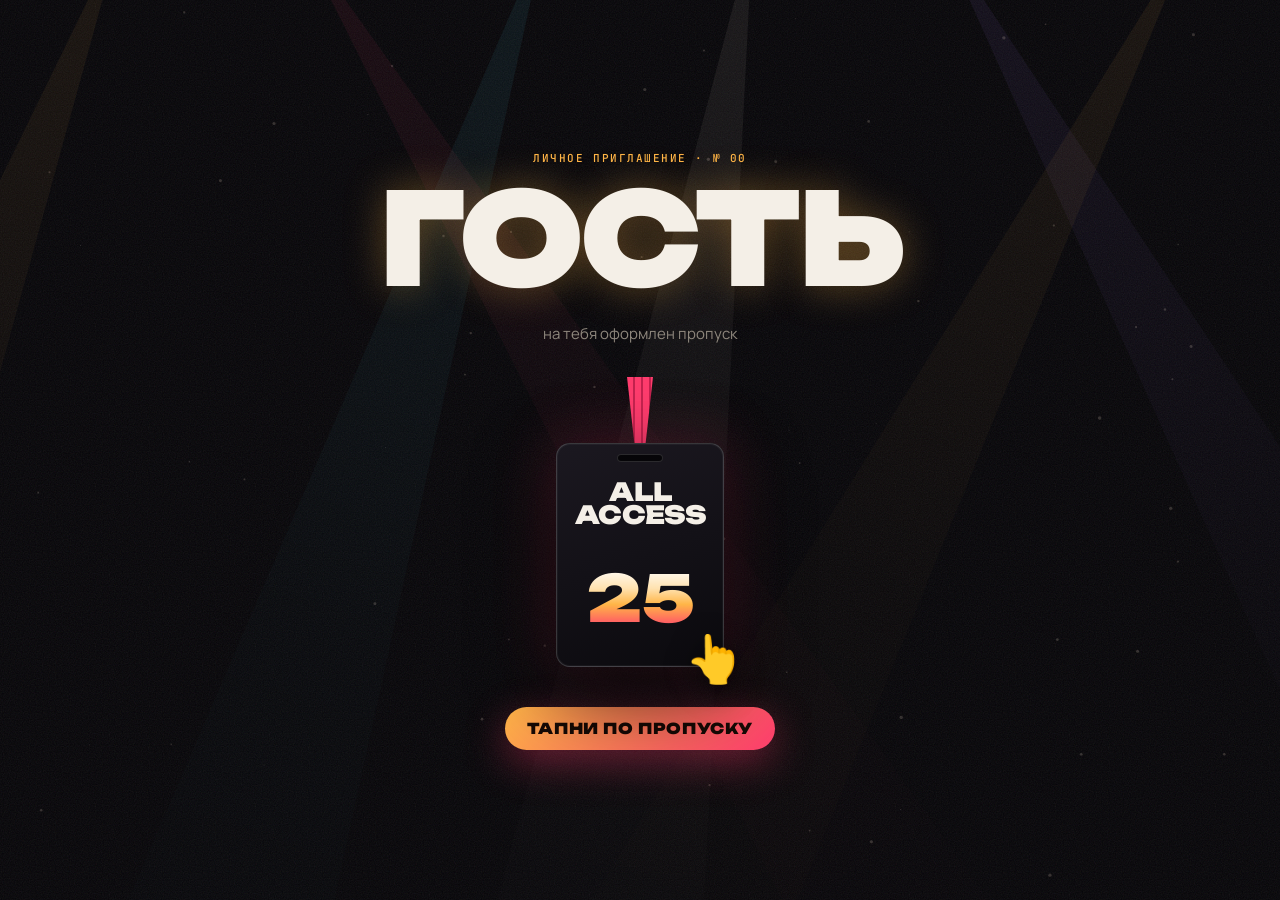
==== commit 5db8d594: "chore: publish invites 2026-11-09 19:45" ====
--- a/index.html
+++ b/index.html
@@ -9,7 +9,7 @@
 <meta property="og:site_name" content="Даня 25">
 <meta property="og:title" content="Даня · 25 · Live — приглашение">
 <meta property="og:description" content="ЧТ 12.11 · 18:00 · База практик и отдыха «Лукашино». ALL ACCESS. Открой — там всё.">
-<meta property="og:image" content="https://ogkazakh.github.io/dr-25/og/index.jpg?v=mw9dfxzp">
+<meta property="og:image" content="https://ogkazakh.github.io/dr-25/og/index.jpg?v=mw9dh76k">
 <meta property="og:image:width" content="1200">
 <meta property="og:image:height" content="630">
 <meta property="og:url" content="https://ogkazakh.github.io/dr-25/">
@@ -18,7 +18,7 @@
 <link rel="preconnect" href="https://fonts.googleapis.com">
 <link rel="preconnect" href="https://fonts.gstatic.com" crossorigin>
 <link href="https://fonts.googleapis.com/css2?family=Unbounded:wght@400;700;900&family=Manrope:wght@400;600;800&family=JetBrains+Mono:wght@500;700&display=swap" rel="stylesheet">
-<link rel="stylesheet" href="assets/app.css?v=mw9dfxzp">
+<link rel="stylesheet" href="assets/app.css?v=mw9dh76k">
 </head>
 <body class="is-gate">
 <canvas id="stage" aria-hidden="true"></canvas>
@@ -26,6 +26,6 @@
 <div class="flash" aria-hidden="true"></div>
 <div id="app"></div>
 <script>window.INVITE = {"party":{"host":"Даня","age":25,"start":"2026-11-12T18:00:00+05:00","end":"2026-11-13T12:00:00+05:00","tz":"Asia/Yekaterinburg","place":"База практик и отдыха «Лукашино»","address":"","mapUrl":"https://yandex.ru/maps/?text=%D0%91%D0%B0%D0%B7%D0%B0%20%D0%BF%D1%80%D0%B0%D0%BA%D1%82%D0%B8%D0%BA%20%D0%B8%20%D0%BE%D1%82%D0%B4%D1%8B%D1%85%D0%B0%20%D0%9B%D1%83%D0%BA%D0%B0%D1%88%D0%B8%D0%BD%D0%BE%20%D0%A2%D1%8E%D0%BC%D0%B5%D0%BD%D1%8C","telegram":"","dressCode":"Тепло и удобно — ноябрь за городом","baseUrl":"https://ogkazakh.github.io/dr-25/","plan":[["01","Саундчек","Сбор, обнимашки, первый тост"],["02","Основной сет","Еда, бар и музыка от величайших людей Тюмени"],["03","Афтепати","Громко, долго, до последнего стоящего"],["04","Бис","25 лет бывает один раз — отмечаем соответственно"]],"hostPos":"30% 35%","hostGen":"Дани","hostPhoto":true},"guests":[{"slug":"slava","name":"Слава","full":"Слава","title":"Величайший диджей Тюмени","sub":"","pos":"50% 25%","note":"Обычно музыка на тебе. В четверг на тебе только одно — приехать и кайфовать. Пульт подождёт. Но мы не против.","photo":true},{"slug":"natasha","name":"Наташа","full":"Наташа","title":"Величайшая швея Тюмени","sub":"Невеста величайшего диджея Тюмени","pos":"50% 30%","note":"Слава без тебя не приедет — значит, вся вечеринка держится на тебе. Без негатива.","photo":true},{"slug":"valera","name":"Валера","full":"Валера","title":"Призрачный гонщик","sub":"Непотопляемый · 72 регион","pos":"28% 40%","note":"Призрачного гонщика ничем не убить — это уже доказано. В четверг ждём тебя целым, невредимым и в Лукашино.","photo":true},{"slug":"rusik","name":"Русик","full":"Русик","title":"Величайший тренер по боксу","sub":"Раздолбай · друг 21 год","pos":"55% 30%","note":"21 год дружбы. Ты видел меня в 4 — теперь посмотри на 25. Явка обязательна, Раздолбай.","photo":true},{"slug":"liza","name":"Лизка","full":"Лизка","title":"Величайшая волейболистка","sub":"Девушка Русика","pos":"55% 60%","note":"Подача за тобой: забирай Раздолбая и приезжайте. Сетку не обещаю, движ — да.","photo":true},{"slug":"rudakov","name":"Илюха","full":"Илюха","title":"Темщик","sub":"Просто супер пиздатый друг","pos":"50% 35%","note":"У тебя всегда есть тема. Вот тебе тема на четверг — лучше не придумаешь.","photo":true},{"slug":"gelya","name":"Геля","full":"Гелечка","title":"Величайший тренер по художественной гимнастике","sub":"Красный диплом · жена Илюхи Рудакова","pos":"50% 35%","note":"Обещаю растяжку уровня бог: растянем праздник до самого утра.","photo":true},{"slug":"snezha","name":"Снежа","full":"Снежа Чижа","title":"Серовская гроза танцев","sub":"Тренер по танцам · сестра Гели · растяжка — семейное","pos":"50% 25%","note":"Чижана, растяжка у вас с Гелей семейная — значит, танцпол в четверг держите вы. Без вариантов 💃","photo":true},{"slug":"dima","name":"Дима","full":"Дима Силантьев","title":"Величайший звукарь Тюмени","sub":"Освоил больше инструментов, чем существует в мире","pos":"50% 30%","note":"Отдыхай. Если что-то зафонит — все, конечно, посмотрят на тебя. Шучу. Нет.","photo":true},{"slug":"alengoz","name":"Даня","full":"Даня Аленгоз","title":"Величайший художник по свету","sub":"№ 2 — естественно, после меня · Выжил после Яблочного спаса 🍏","pos":"50% 30%","note":"В четверг никто из нас не работает со светом — только отдыхаем. Придираться к лампочкам на базе всё равно можно, это наше любимое. Яблок на столе не будет — специально ради тебя. Огород тоже не предвидится 🍏","photo":true},{"slug":"zhenya","name":"Женя","full":"Женя","title":"Величайший музыкант Тюмени","sub":"Звукарь № 2 — сразу после Димы Силантьева","pos":"50% 30%","note":"Вы с Димой наконец можете выяснить, кто тут главный. Или просто выпить. Лучше второе.","photo":true},{"slug":"ilya","name":"Илья","full":"Илья","title":"В узких кругах — Магнат","sub":"Почему — не знает никто · Темщик · техник-технолог с высшим","pos":"50% 30%","note":"Магнат, из ресторанов ты ушёл, но главный эксперт по столу всё равно ты. Приезжай — вечер без тебя плохая инвестиция 📈","photo":true}],"guest":null,"no":"00","root":""};</script>
-<script src="assets/app.js?v=mw9dfxzp"></script>
+<script src="assets/app.js?v=mw9dh76k"></script>
 </body>
 </html>
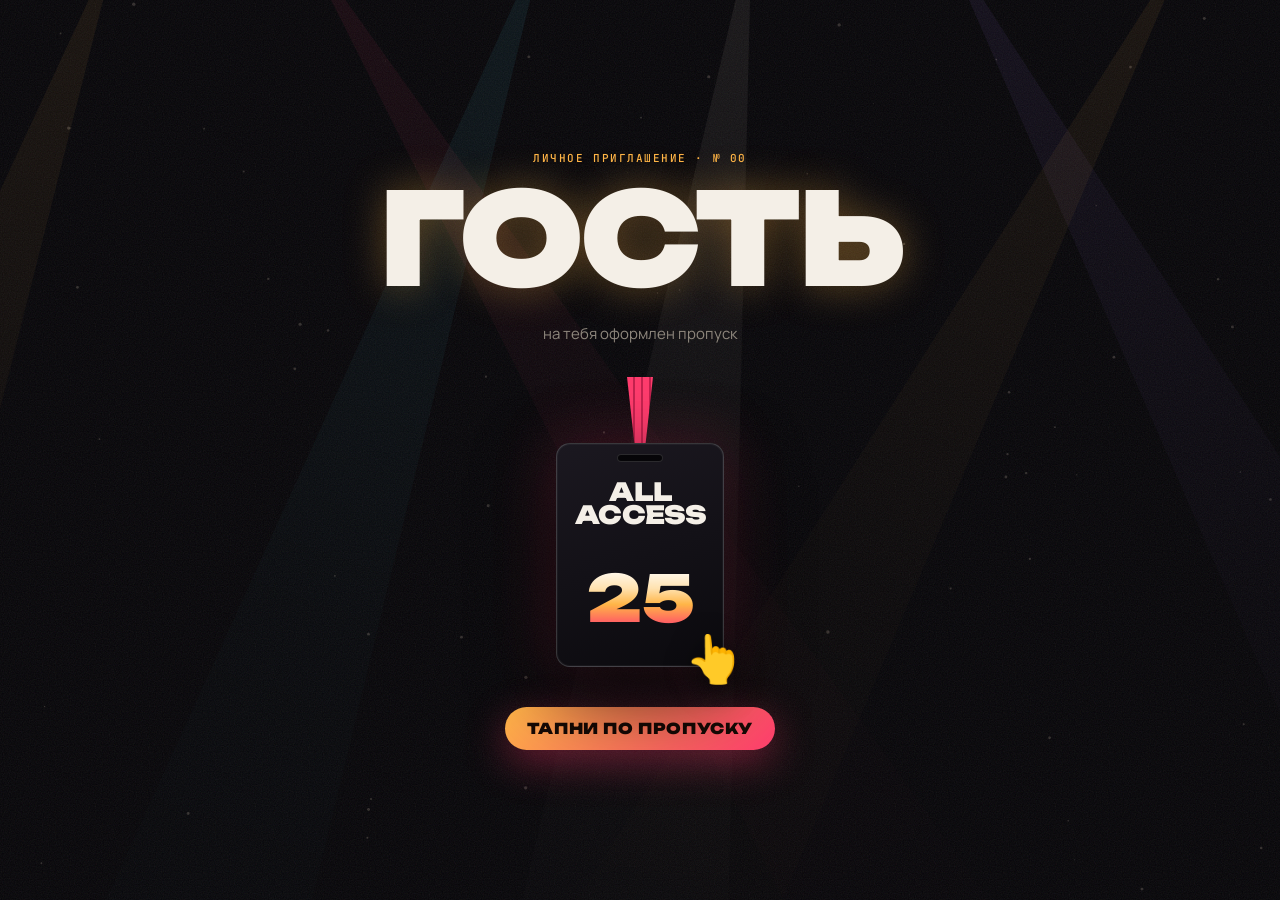
==== commit 2e4a15ac: "chore: publish invites 2026-11-09 19:50" ====
--- a/index.html
+++ b/index.html
@@ -9,7 +9,7 @@
 <meta property="og:site_name" content="Даня 25">
 <meta property="og:title" content="Даня · 25 · Live — приглашение">
 <meta property="og:description" content="ЧТ 12.11 · 18:00 · База практик и отдыха «Лукашино». ALL ACCESS. Открой — там всё.">
-<meta property="og:image" content="https://ogkazakh.github.io/dr-25/og/index.jpg?v=mw9dh76k">
+<meta property="og:image" content="https://ogkazakh.github.io/dr-25/og/index.jpg?v=mw9dodvb">
 <meta property="og:image:width" content="1200">
 <meta property="og:image:height" content="630">
 <meta property="og:url" content="https://ogkazakh.github.io/dr-25/">
@@ -18,14 +18,14 @@
 <link rel="preconnect" href="https://fonts.googleapis.com">
 <link rel="preconnect" href="https://fonts.gstatic.com" crossorigin>
 <link href="https://fonts.googleapis.com/css2?family=Unbounded:wght@400;700;900&family=Manrope:wght@400;600;800&family=JetBrains+Mono:wght@500;700&display=swap" rel="stylesheet">
-<link rel="stylesheet" href="assets/app.css?v=mw9dh76k">
+<link rel="stylesheet" href="assets/app.css?v=mw9dodvb">
 </head>
 <body class="is-gate">
 <canvas id="stage" aria-hidden="true"></canvas>
 <div class="grain" aria-hidden="true"></div>
 <div class="flash" aria-hidden="true"></div>
 <div id="app"></div>
-<script>window.INVITE = {"party":{"host":"Даня","age":25,"start":"2026-11-12T18:00:00+05:00","end":"2026-11-13T12:00:00+05:00","tz":"Asia/Yekaterinburg","place":"База практик и отдыха «Лукашино»","address":"","mapUrl":"https://yandex.ru/maps/?text=%D0%91%D0%B0%D0%B7%D0%B0%20%D0%BF%D1%80%D0%B0%D0%BA%D1%82%D0%B8%D0%BA%20%D0%B8%20%D0%BE%D1%82%D0%B4%D1%8B%D1%85%D0%B0%20%D0%9B%D1%83%D0%BA%D0%B0%D1%88%D0%B8%D0%BD%D0%BE%20%D0%A2%D1%8E%D0%BC%D0%B5%D0%BD%D1%8C","telegram":"","dressCode":"Тепло и удобно — ноябрь за городом","baseUrl":"https://ogkazakh.github.io/dr-25/","plan":[["01","Саундчек","Сбор, обнимашки, первый тост"],["02","Основной сет","Еда, бар и музыка от величайших людей Тюмени"],["03","Афтепати","Громко, долго, до последнего стоящего"],["04","Бис","25 лет бывает один раз — отмечаем соответственно"]],"hostPos":"30% 35%","hostGen":"Дани","hostPhoto":true},"guests":[{"slug":"slava","name":"Слава","full":"Слава","title":"Величайший диджей Тюмени","sub":"","pos":"50% 25%","note":"Обычно музыка на тебе. В четверг на тебе только одно — приехать и кайфовать. Пульт подождёт. Но мы не против.","photo":true},{"slug":"natasha","name":"Наташа","full":"Наташа","title":"Величайшая швея Тюмени","sub":"Невеста величайшего диджея Тюмени","pos":"50% 30%","note":"Слава без тебя не приедет — значит, вся вечеринка держится на тебе. Без негатива.","photo":true},{"slug":"valera","name":"Валера","full":"Валера","title":"Призрачный гонщик","sub":"Непотопляемый · 72 регион","pos":"28% 40%","note":"Призрачного гонщика ничем не убить — это уже доказано. В четверг ждём тебя целым, невредимым и в Лукашино.","photo":true},{"slug":"rusik","name":"Русик","full":"Русик","title":"Величайший тренер по боксу","sub":"Раздолбай · друг 21 год","pos":"55% 30%","note":"21 год дружбы. Ты видел меня в 4 — теперь посмотри на 25. Явка обязательна, Раздолбай.","photo":true},{"slug":"liza","name":"Лизка","full":"Лизка","title":"Величайшая волейболистка","sub":"Девушка Русика","pos":"55% 60%","note":"Подача за тобой: забирай Раздолбая и приезжайте. Сетку не обещаю, движ — да.","photo":true},{"slug":"rudakov","name":"Илюха","full":"Илюха","title":"Темщик","sub":"Просто супер пиздатый друг","pos":"50% 35%","note":"У тебя всегда есть тема. Вот тебе тема на четверг — лучше не придумаешь.","photo":true},{"slug":"gelya","name":"Геля","full":"Гелечка","title":"Величайший тренер по художественной гимнастике","sub":"Красный диплом · жена Илюхи Рудакова","pos":"50% 35%","note":"Обещаю растяжку уровня бог: растянем праздник до самого утра.","photo":true},{"slug":"snezha","name":"Снежа","full":"Снежа Чижа","title":"Серовская гроза танцев","sub":"Тренер по танцам · сестра Гели · растяжка — семейное","pos":"50% 25%","note":"Чижана, растяжка у вас с Гелей семейная — значит, танцпол в четверг держите вы. Без вариантов 💃","photo":true},{"slug":"dima","name":"Дима","full":"Дима Силантьев","title":"Величайший звукарь Тюмени","sub":"Освоил больше инструментов, чем существует в мире","pos":"50% 30%","note":"Отдыхай. Если что-то зафонит — все, конечно, посмотрят на тебя. Шучу. Нет.","photo":true},{"slug":"alengoz","name":"Даня","full":"Даня Аленгоз","title":"Величайший художник по свету","sub":"№ 2 — естественно, после меня · Выжил после Яблочного спаса 🍏","pos":"50% 30%","note":"В четверг никто из нас не работает со светом — только отдыхаем. Придираться к лампочкам на базе всё равно можно, это наше любимое. Яблок на столе не будет — специально ради тебя. Огород тоже не предвидится 🍏","photo":true},{"slug":"zhenya","name":"Женя","full":"Женя","title":"Величайший музыкант Тюмени","sub":"Звукарь № 2 — сразу после Димы Силантьева","pos":"50% 30%","note":"Вы с Димой наконец можете выяснить, кто тут главный. Или просто выпить. Лучше второе.","photo":true},{"slug":"ilya","name":"Илья","full":"Илья","title":"В узких кругах — Магнат","sub":"Почему — не знает никто · Темщик · техник-технолог с высшим","pos":"50% 30%","note":"Магнат, из ресторанов ты ушёл, но главный эксперт по столу всё равно ты. Приезжай — вечер без тебя плохая инвестиция 📈","photo":true}],"guest":null,"no":"00","root":""};</script>
-<script src="assets/app.js?v=mw9dh76k"></script>
+<script>window.INVITE = {"party":{"host":"Даня","age":25,"start":"2026-11-12T18:00:00+05:00","end":"2026-11-13T12:00:00+05:00","tz":"Asia/Yekaterinburg","place":"База практик и отдыха «Лукашино»","address":"","mapUrl":"https://yandex.ru/maps/?text=%D0%91%D0%B0%D0%B7%D0%B0%20%D0%BF%D1%80%D0%B0%D0%BA%D1%82%D0%B8%D0%BA%20%D0%B8%20%D0%BE%D1%82%D0%B4%D1%8B%D1%85%D0%B0%20%D0%9B%D1%83%D0%BA%D0%B0%D1%88%D0%B8%D0%BD%D0%BE%20%D0%A2%D1%8E%D0%BC%D0%B5%D0%BD%D1%8C","telegram":"","dressCode":"Тепло и удобно — ноябрь за городом","baseUrl":"https://ogkazakh.github.io/dr-25/","plan":[["01","Саундчек","Сбор, обнимашки, первый тост"],["02","Основной сет","Еда, бар и музыка от величайших людей Тюмени"],["03","Афтепати","Громко, долго, до последнего стоящего"],["04","Бис","25 лет бывает один раз — отмечаем соответственно"]],"hostPos":"30% 35%","hostGen":"Дани","hostPhoto":true},"guests":[{"slug":"slava","name":"Слава","full":"Слава","title":"Величайший диджей Тюмени","sub":"","pos":"50% 25%","note":"Обычно музыка на тебе. В четверг на тебе только одно — приехать и кайфовать. Пульт подождёт. Но мы не против.","photo":true},{"slug":"natasha","name":"Наташа","full":"Наташа","title":"Величайшая швея Тюмени","sub":"Невеста величайшего диджея Тюмени","pos":"50% 30%","note":"Слава без тебя не приедет — значит, вся вечеринка держится на тебе. Без негатива.","photo":true},{"slug":"valera","name":"Валера","full":"Валера","title":"Призрачный гонщик","sub":"Непотопляемый · 72 регион","pos":"28% 40%","note":"Призрачного гонщика ничем не убить — это уже доказано. В четверг ждём тебя целым, невредимым и в Лукашино.","photo":true},{"slug":"rusik","name":"Русик","full":"Русик","title":"Величайший тренер по боксу","sub":"Раздолбай · друг 21 год","pos":"55% 30%","note":"21 год дружбы. Ты видел меня в 4 — теперь посмотри на 25. Явка обязательна, Раздолбай.","photo":true},{"slug":"liza","name":"Лизка","full":"Лизка","title":"Величайшая волейболистка","sub":"Девушка Русика","pos":"55% 60%","note":"Подача за тобой: забирай Раздолбая и приезжайте. Сетку не обещаю, движ — да.","photo":true},{"slug":"rudakov","name":"Илюха","full":"Илюха","title":"Темщик","sub":"Просто супер пиздатый друг","pos":"50% 35%","note":"У тебя всегда есть тема. Вот тебе тема на четверг — лучше не придумаешь.","photo":true},{"slug":"gelya","name":"Геля","full":"Гелечка","title":"Величайший тренер по художественной гимнастике","sub":"Красный диплом · жена Илюхи Рудакова","pos":"50% 35%","note":"Обещаю растяжку уровня бог: растянем праздник до самого утра.","photo":true},{"slug":"snezha","name":"Снежа","full":"Снежа Чижа","title":"Серовская гроза танцев","sub":"Тренер по танцам · сестра Гели · растяжка — семейное","pos":"50% 25%","note":"Чижа, Серов на один вечер остаётся без своей грозы танцев — так надо. Ждём на гастролях в Лукашино 💃","photo":true},{"slug":"dima","name":"Дима","full":"Дима Силантьев","title":"Величайший звукарь Тюмени","sub":"Освоил больше инструментов, чем существует в мире","pos":"50% 30%","note":"Отдыхай. Если что-то зафонит — все, конечно, посмотрят на тебя. Шучу. Нет.","photo":true},{"slug":"alengoz","name":"Даня","full":"Даня Аленгоз","title":"Величайший художник по свету","sub":"№ 2 — естественно, после меня · Выжил после Яблочного спаса 🍏","pos":"50% 30%","note":"В четверг никто из нас не работает со светом — только отдыхаем. Придираться к лампочкам на базе всё равно можно, это наше любимое. Яблок на столе не будет — специально ради тебя. Огород тоже не предвидится 🍏","photo":true},{"slug":"zhenya","name":"Женя","full":"Женя","title":"Величайший музыкант Тюмени","sub":"Звукарь № 2 — сразу после Димы Силантьева","pos":"50% 30%","note":"Вы с Димой наконец можете выяснить, кто тут главный. Или просто выпить. Лучше второе.","photo":true},{"slug":"ilya","name":"Илья","full":"Илья","title":"В узких кругах — Магнат","sub":"Почему — не знает никто · Темщик · техник-технолог с высшим","pos":"50% 30%","note":"Магнат, из ресторанов ты ушёл, но главный эксперт по столу всё равно ты. Приезжай — вечер без тебя плохая инвестиция 📈","photo":true}],"guest":null,"no":"00","root":""};</script>
+<script src="assets/app.js?v=mw9dodvb"></script>
 </body>
 </html>
